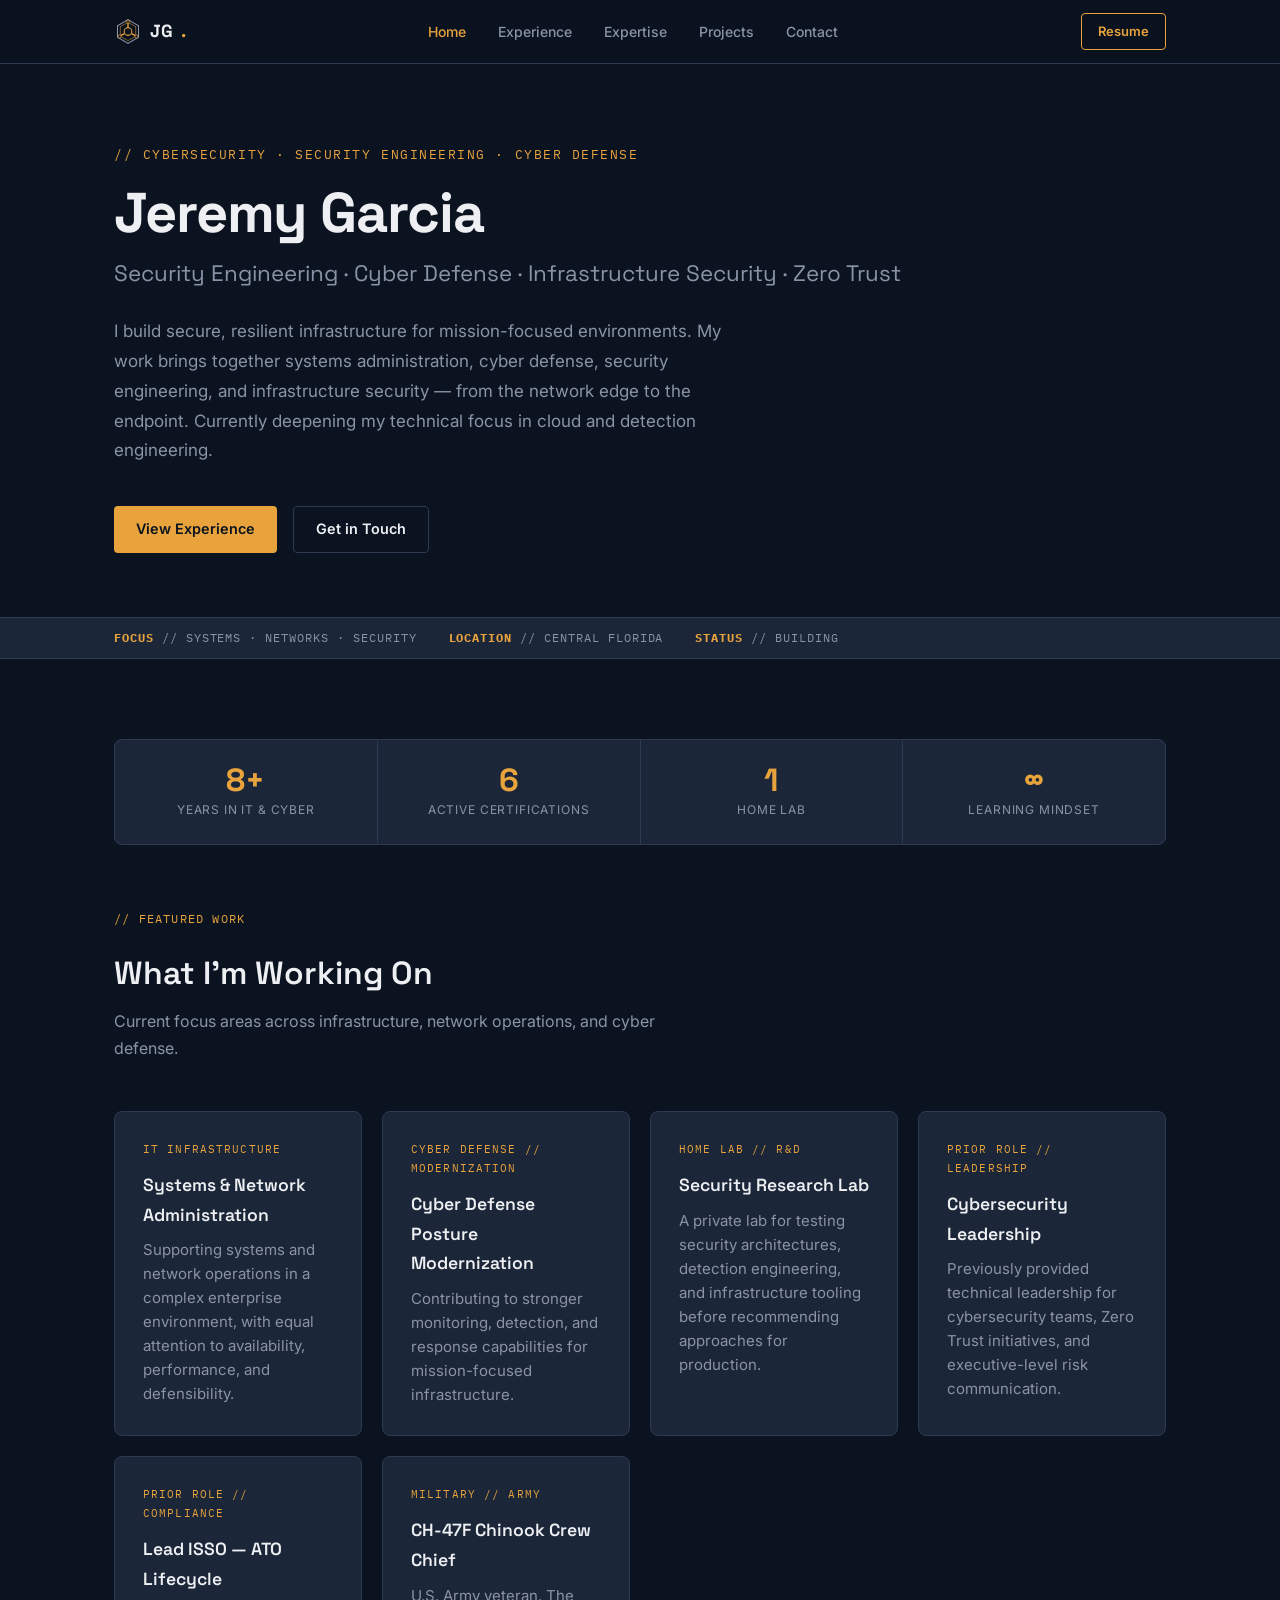
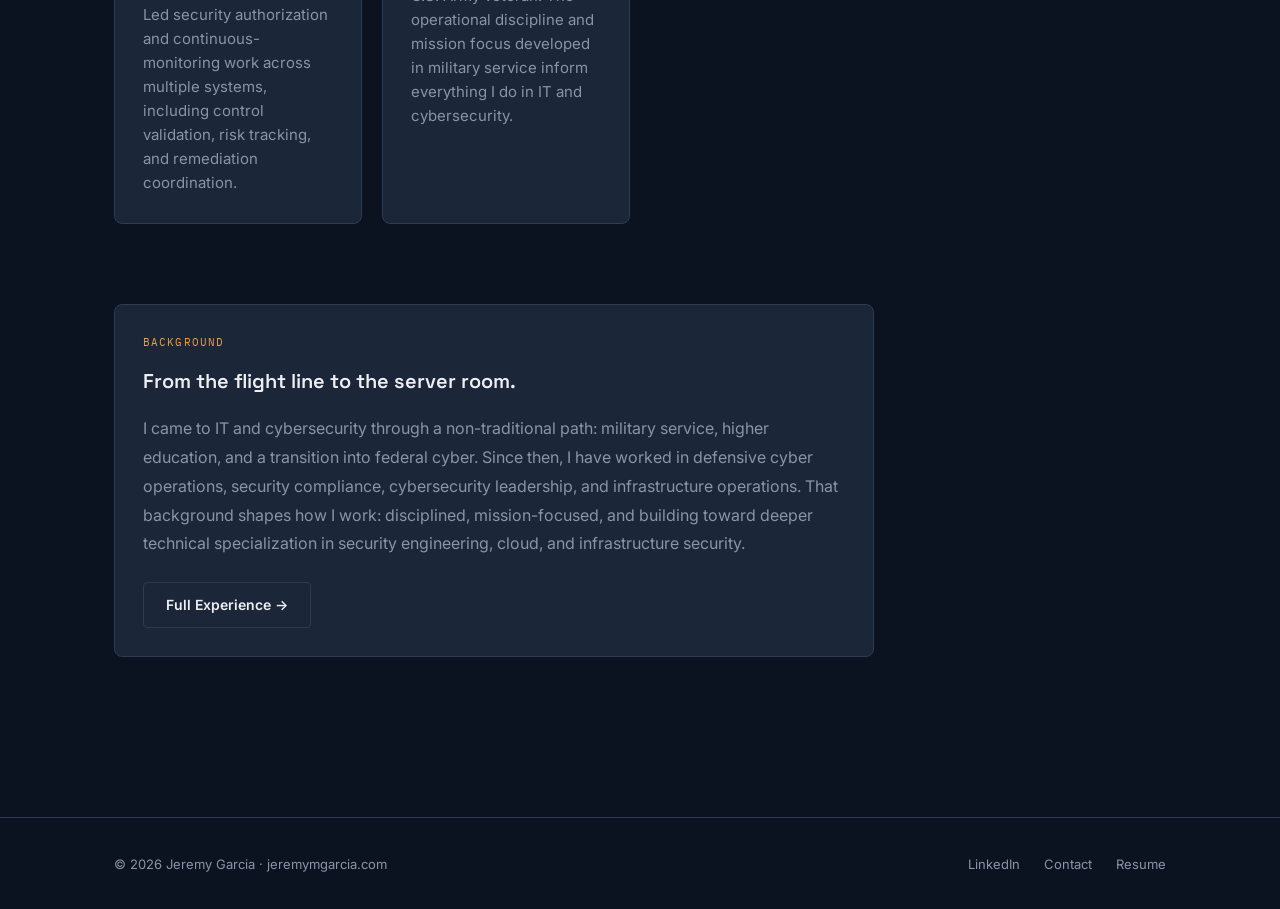
==== index.html @ 4d7008c7 "Fix layout bugs, OPSEC leaks, and reposition site toward security engineering - Fix broken JS string" ====
<!DOCTYPE html>
<html lang="en">
<head>
  <meta charset="UTF-8" />
  <meta name="viewport" content="width=device-width, initial-scale=1.0" />
  <title>Jeremy Garcia — Cybersecurity Professional</title>
  <meta name="description" content="Jeremy Garcia — Cybersecurity professional specializing in security engineering, cyber defense, infrastructure security, and Zero Trust architecture." />
  <meta property="og:title" content="Jeremy Garcia — Cybersecurity Professional" />
  <meta property="og:description" content="Cybersecurity professional with expertise in security engineering, cyber defense, infrastructure security, and Zero Trust architecture." />
  <meta property="og:type" content="website" />
  <link rel="stylesheet" href="assets/style.css" />
</head>
<body>

  <!-- Navigation -->
  <nav class="nav" role="navigation" aria-label="Main navigation">
    <div class="nav__inner">
      <a href="index.html" class="nav__logo"><svg width="28" height="31" viewBox="0 0 40 44" xmlns="http://www.w3.org/2000/svg" aria-hidden="true" focusable="false"><polygon points="20,5 35,14 35,30 20,39 5,30 5,14" fill="none" stroke="#8A94A6" stroke-width="1.5"/><polygon points="20,9 31,15 31,29 20,35 9,29 9,15" fill="none" stroke="#E8A33D" stroke-width="0.75"/><line x1="20" y1="22" x2="20" y2="8" stroke="#E8A33D" stroke-width="2" stroke-linecap="round"/><line x1="20" y1="22" x2="32" y2="29" stroke="#E8A33D" stroke-width="2" stroke-linecap="round"/><line x1="20" y1="22" x2="8" y2="29" stroke="#E8A33D" stroke-width="2" stroke-linecap="round"/><circle cx="20" cy="8" r="2.2" fill="#0B1320" stroke="#E8A33D" stroke-width="1"/><circle cx="32" cy="29" r="2.2" fill="#0B1320" stroke="#E8A33D" stroke-width="1"/><circle cx="8" cy="29" r="2.2" fill="#0B1320" stroke="#E8A33D" stroke-width="1"/><circle cx="20" cy="22" r="5.5" fill="#0B1320" stroke="#E8A33D" stroke-width="1.5"/></svg>JG<span>.</span></a>
      <button class="nav__hamburger" aria-label="Toggle menu" aria-expanded="false">
        <span></span><span></span><span></span>
      </button>
      <ul class="nav__links">
        <li><a href="index.html">Home</a></li>
        <li><a href="experience.html">Experience</a></li>
        <li><a href="certifications.html">Expertise</a></li>
        <li><a href="projects.html">Projects</a></li>
        <li><a href="contact.html">Contact</a></li>
      </ul>
      <a href="contact.html#resume" class="nav__resume">Resume</a>
    </div>
  </nav>

  <!-- Hero -->
  <div class="container">
    <section class="hero">
      <p class="hero__eyebrow">// Cybersecurity · Security Engineering · Cyber Defense</p>
      <h1 class="hero__name">Jeremy Garcia</h1>
      <p class="hero__title">Security Engineering · Cyber Defense · Infrastructure Security · Zero Trust</p>
      <p class="hero__mission">
        I build secure, resilient infrastructure for mission-focused environments.
        My work brings together systems administration, cyber defense, security engineering,
        and infrastructure security — from the network edge to the endpoint. Currently
        deepening my technical focus in cloud and detection engineering.
      </p>
      <div class="hero__ctas">
        <a href="experience.html" class="btn btn-primary">View Experience</a>
        <a href="contact.html" class="btn btn-outline">Get in Touch</a>
      </div>
    </section>
  </div>

  <!-- Status Line -->
  <div class="status-line">
    <div class="container">
      <div class="status-line__inner">
        <span class="status-line__item"><strong>FOCUS</strong> // SYSTEMS · NETWORKS · SECURITY</span>
        <span class="status-line__item"><strong>LOCATION</strong> // CENTRAL FLORIDA</span>
        <span class="status-line__item"><strong>STATUS</strong> // BUILDING</span>
      </div>
    </div>
  </div>

  <!-- Metrics -->
  <div class="container">
    <section>
      <div class="metrics">
        <div class="metric">
          <div class="metric__value">8+</div>
          <div class="metric__label">Years in IT &amp; Cyber</div>
        </div>
        <div class="metric">
          <div class="metric__value">6</div>
          <div class="metric__label">Active Certifications</div>
        </div>
        <div class="metric">
          <div class="metric__value">1</div>
          <div class="metric__label">Home Lab</div>
        </div>
        <div class="metric">
          <div class="metric__value">∞</div>
          <div class="metric__label">Learning Mindset</div>
        </div>
      </div>

      <!-- Featured work -->
      <p class="label" style="margin-bottom: 1rem;">// Featured Work</p>
      <h2 class="section-title">What I'm Working On</h2>
      <p class="section-subtitle">
        Current focus areas across infrastructure, network operations, and cyber defense.
      </p>

      <div class="grid-3">
        <div class="card">
          <div class="card__label">IT Infrastructure</div>
          <div class="card__title">Systems &amp; Network Administration</div>
          <div class="card__body">
            Supporting systems and network operations in a complex enterprise environment,
            with equal attention to availability, performance, and defensibility.
          </div>
        </div>
        <div class="card">
          <div class="card__label">Cyber Defense // Modernization</div>
          <div class="card__title">Cyber Defense Posture Modernization</div>
          <div class="card__body">
            Contributing to stronger monitoring, detection, and response capabilities for
            mission-focused infrastructure.
          </div>
        </div>
        <div class="card">
          <div class="card__label">Home Lab // R&amp;D</div>
          <div class="card__title">Security Research Lab</div>
          <div class="card__body">
            A private lab for testing security architectures, detection engineering, and
            infrastructure tooling before recommending approaches for production.
          </div>
        </div>
        <div class="card">
          <div class="card__label">Prior Role // Leadership</div>
          <div class="card__title">Cybersecurity Leadership</div>
          <div class="card__body">
            Previously provided technical leadership for cybersecurity teams, Zero Trust
            initiatives, and executive-level risk communication.
          </div>
        </div>
        <div class="card">
          <div class="card__label">Prior Role // Compliance</div>
          <div class="card__title">Lead ISSO — ATO Lifecycle</div>
          <div class="card__body">
            Led security authorization and continuous-monitoring work across multiple systems,
            including control validation, risk tracking, and remediation coordination.
          </div>
        </div>
        <div class="card">
          <div class="card__label">Military // Army</div>
          <div class="card__title">CH-47F Chinook Crew Chief</div>
          <div class="card__body">
            U.S. Army veteran. The operational discipline and mission focus developed in
            military service inform everything I do in IT and cybersecurity.
          </div>
        </div>
      </div>
    </section>

    <!-- Background callout -->
    <section>
      <div class="card" style="max-width: 760px;">
        <div class="card__label">Background</div>
        <div class="card__title" style="font-size: 1.25rem; margin-bottom: 1rem;">
          From the flight line to the server room.
        </div>
        <div class="card__body" style="font-size: 1rem; line-height: 1.8;">
          I came to IT and cybersecurity through a non-traditional path: military service,
          higher education, and a transition into federal cyber. Since then, I have worked in
          defensive cyber operations, security compliance, cybersecurity leadership, and
          infrastructure operations. That background shapes how I work: disciplined,
          mission-focused, and building toward deeper technical specialization in security
          engineering, cloud, and infrastructure security.
        </div>
        <div style="margin-top: 1.5rem;">
          <a href="experience.html" class="btn btn-outline" style="font-size: .875rem;">
            Full Experience →
          </a>
        </div>
      </div>
    </section>
  </div>

  <!-- Footer -->
  <footer class="footer">
    <div class="container">
      <div class="footer__inner">
        <span class="footer__copy">© 2026 Jeremy Garcia · jeremymgarcia.com</span>
        <ul class="footer__links">
          <li><a href="https://linkedin.com/in/jergarcia" target="_blank" rel="noopener">LinkedIn</a></li>
          <li><a href="contact.html">Contact</a></li>
          <li><a href="contact.html#resume">Resume</a></li>
        </ul>
      </div>
    </div>
  </footer>

  <script src="assets/nav.js"></script>
</body>
</html>
---- assets/style.css ----
/* ============================================================
   jeremymgarcia.com — Design System
   Palette: ink navy / steel / amber accent
   Type: Space Grotesk (display) / Inter (body) / IBM Plex Mono (labels)
   ============================================================ */

@import url('https://fonts.googleapis.com/css2?family=Space+Grotesk:wght@300;400;500;600;700&family=Inter:wght@300;400;500;600&family=IBM+Plex+Mono:wght@400;500&display=swap');

/* ── Tokens ─────────────────────────────────────────────── */
:root {
  --bg:           #0B1320;
  --panel:        #1B2638;
  --panel-light:  #243248;
  --line:         #2C3A52;
  --text:         #EDEFF2;
  --text-secondary: #8A94A6;
  --accent:       #E8A33D;
  --accent-dim:   #C4872A;
  --accent-glow:  rgba(232, 163, 61, 0.12);

  --font-display: 'Space Grotesk', sans-serif;
  --font-body:    'Inter', sans-serif;
  --font-mono:    'IBM Plex Mono', monospace;

  --radius:       4px;
  --radius-md:    8px;
  --nav-h:        64px;
}

/* ── Reset ──────────────────────────────────────────────── */
*, *::before, *::after { box-sizing: border-box; margin: 0; padding: 0; }

html { scroll-behavior: smooth; }

body {
  background: var(--bg);
  color: var(--text);
  font-family: var(--font-body);
  font-size: 16px;
  line-height: 1.7;
  -webkit-font-smoothing: antialiased;
}

img { display: block; max-width: 100%; }
a   { color: var(--accent); text-decoration: none; transition: color .2s; }
a:hover { color: var(--text); }

/* ── Utilities ──────────────────────────────────────────── */
.container {
  width: 100%;
  max-width: 1100px;
  margin: 0 auto;
  padding: 0 24px;
}

.mono  { font-family: var(--font-mono); }
.label {
  font-family: var(--font-mono);
  font-size: .75rem;
  letter-spacing: .1em;
  text-transform: uppercase;
  color: var(--accent);
}
.section-title {
  font-family: var(--font-display);
  font-size: clamp(1.5rem, 3vw, 2rem);
  font-weight: 600;
  color: var(--text);
  margin-bottom: .5rem;
}
.section-subtitle {
  color: var(--text-secondary);
  max-width: 60ch;
  margin-bottom: 3rem;
}

section { padding: 80px 0; }
section + section { padding-top: 0; }

/* ── Navigation ─────────────────────────────────────────── */
.nav {
  position: sticky;
  top: 0;
  z-index: 100;
  height: var(--nav-h);
  background: rgba(11, 19, 32, .92);
  backdrop-filter: blur(12px);
  border-bottom: 1px solid var(--line);
  display: flex;
  align-items: center;
}

.nav__inner {
  display: flex;
  align-items: center;
  justify-content: space-between;
  width: 100%;
  max-width: 1100px;
  margin: 0 auto;
  padding: 0 24px;
}

.nav__logo {
  display: flex;
  align-items: center;
  gap: 8px;
  font-family: var(--font-display);
  font-weight: 700;
  font-size: 1.1rem;
  color: var(--text);
  letter-spacing: -.01em;
}
.nav__logo span { color: var(--accent); }

.nav__links {
  display: flex;
  gap: 2rem;
  list-style: none;
}
.nav__links a {
  font-size: .875rem;
  font-weight: 500;
  color: var(--text-secondary);
  transition: color .2s;
}
.nav__links a:hover,
.nav__links a.active { color: var(--text); }
.nav__links a.active { color: var(--accent); }

.nav__resume {
  font-size: .8125rem;
  font-weight: 600;
  padding: 6px 16px;
  border: 1px solid var(--accent);
  border-radius: var(--radius);
  color: var(--accent) !important;
  transition: background .2s, color .2s;
}
.nav__resume:hover {
  background: var(--accent);
  color: var(--bg) !important;
}

/* Hamburger */
.nav__hamburger {
  display: none;
  flex-direction: column;
  gap: 5px;
  background: none;
  border: none;
  cursor: pointer;
  padding: 4px;
}
.nav__hamburger span {
  display: block;
  width: 22px;
  height: 2px;
  background: var(--text);
  transition: transform .25s, opacity .25s;
}
.nav__hamburger.open span:nth-child(1) { transform: translateY(7px) rotate(45deg); }
.nav__hamburger.open span:nth-child(2) { opacity: 0; }
.nav__hamburger.open span:nth-child(3) { transform: translateY(-7px) rotate(-45deg); }

@media (max-width: 768px) {
  .nav__links {
    display: none;
    position: absolute;
    top: var(--nav-h);
    left: 0; right: 0;
    background: var(--panel);
    border-bottom: 1px solid var(--line);
    flex-direction: column;
    padding: 1.5rem 24px;
    gap: 1.25rem;
  }
  .nav__links.open { display: flex; }
  .nav__hamburger { display: flex; }
  .nav__resume { display: none; }
}

/* ── Status Line ─────────────────────────────────────────── */
.status-line {
  background: var(--panel);
  border-top: 1px solid var(--line);
  border-bottom: 1px solid var(--line);
  padding: 10px 0;
  overflow: hidden;
}
.status-line__inner {
  display: flex;
  flex-wrap: wrap;
  gap: 0 2rem;
  font-family: var(--font-mono);
  font-size: .75rem;
  letter-spacing: .08em;
  color: var(--text-secondary);
}
.status-line__item { white-space: nowrap; }
.status-line__item strong { color: var(--accent); }

/* ── Hero ────────────────────────────────────────────────── */
.hero {
  padding: 80px 0 0;
  animation: fadeUp .6s ease both;
}
.hero__eyebrow {
  font-family: var(--font-mono);
  font-size: .8rem;
  letter-spacing: .12em;
  text-transform: uppercase;
  color: var(--accent);
  margin-bottom: 1rem;
}
.hero__name {
  font-family: var(--font-display);
  font-size: clamp(2.25rem, 5vw, 3.5rem);
  font-weight: 700;
  line-height: 1.1;
  letter-spacing: -.02em;
  color: var(--text);
  margin-bottom: .75rem;
}
.hero__title {
  font-family: var(--font-display);
  font-size: clamp(1rem, 2.5vw, 1.4rem);
  font-weight: 400;
  color: var(--text-secondary);
  margin-bottom: 1.5rem;
}
.hero__mission {
  max-width: 56ch;
  color: var(--text-secondary);
  font-size: 1.0625rem;
  line-height: 1.75;
  margin-bottom: 2.5rem;
}
.hero__ctas {
  display: flex;
  flex-wrap: wrap;
  gap: 1rem;
  margin-bottom: 4rem;
}

/* ── Buttons ────────────────────────────────────────────── */
.btn {
  display: inline-flex;
  align-items: center;
  gap: .5rem;
  padding: 10px 22px;
  border-radius: var(--radius);
  font-size: .9rem;
  font-weight: 600;
  cursor: pointer;
  transition: all .2s;
  border: none;
}
.btn-primary {
  background: var(--accent);
  color: var(--bg);
}
.btn-primary:hover { background: var(--accent-dim); color: var(--bg); }

.btn-outline {
  background: transparent;
  border: 1px solid var(--line);
  color: var(--text);
}
.btn-outline:hover { border-color: var(--accent); color: var(--accent); }

/* ── Metrics strip ──────────────────────────────────────── */
.metrics {
  display: grid;
  grid-template-columns: repeat(auto-fit, minmax(160px, 1fr));
  gap: 1px;
  background: var(--line);
  border: 1px solid var(--line);
  border-radius: var(--radius-md);
  overflow: hidden;
  margin-bottom: 4rem;
}
.metric {
  background: var(--panel);
  padding: 1.5rem;
  text-align: center;
}
.metric__value {
  font-family: var(--font-display);
  font-size: 2rem;
  font-weight: 700;
  color: var(--accent);
  line-height: 1;
  margin-bottom: .25rem;
}
.metric__label {
  font-size: .75rem;
  color: var(--text-secondary);
  text-transform: uppercase;
  letter-spacing: .07em;
}

/* ── Cards ──────────────────────────────────────────────── */
.card {
  background: var(--panel);
  border: 1px solid var(--line);
  border-radius: var(--radius-md);
  padding: 1.75rem;
  transition: border-color .2s, transform .2s;
}
.card:hover {
  border-color: var(--accent);
  transform: translateY(-2px);
}
.card__label {
  font-family: var(--font-mono);
  font-size: .7rem;
  letter-spacing: .1em;
  text-transform: uppercase;
  color: var(--accent);
  margin-bottom: .75rem;
}
.card__title {
  font-family: var(--font-display);
  font-size: 1.1rem;
  font-weight: 600;
  margin-bottom: .5rem;
}
.card__body {
  font-size: .9375rem;
  color: var(--text-secondary);
  line-height: 1.6;
}

.grid-2 { display: grid; grid-template-columns: repeat(auto-fit, minmax(280px, 1fr)); gap: 1.25rem; }
.grid-3 { display: grid; grid-template-columns: repeat(auto-fit, minmax(240px, 1fr)); gap: 1.25rem; }

/* ── Timeline ───────────────────────────────────────────── */
.timeline { position: relative; padding-left: 2rem; }
.timeline::before {
  content: '';
  position: absolute;
  left: 0;
  top: 8px;
  bottom: 8px;
  width: 1px;
  background: var(--line);
}
.timeline__item {
  position: relative;
  margin-bottom: 3rem;
}
.timeline__item::before {
  content: '';
  position: absolute;
  left: -2.375rem;
  top: 6px;
  width: 10px;
  height: 10px;
  border-radius: 50%;
  background: var(--accent);
  border: 2px solid var(--bg);
  box-shadow: 0 0 0 1px var(--accent);
}
.timeline__item.current::before { box-shadow: 0 0 0 1px var(--accent), 0 0 10px var(--accent-glow); }
.timeline__date {
  font-family: var(--font-mono);
  font-size: .75rem;
  color: var(--accent);
  letter-spacing: .07em;
  margin-bottom: .25rem;
}
.timeline__role {
  font-family: var(--font-display);
  font-size: 1.15rem;
  font-weight: 600;
  margin-bottom: .125rem;
}
.timeline__org {
  font-size: .875rem;
  color: var(--text-secondary);
  margin-bottom: .875rem;
}
.timeline__body {
  font-size: .9375rem;
  color: var(--text-secondary);
  line-height: 1.7;
}
.timeline__body ul { padding-left: 1.25rem; margin-top: .5rem; }
.timeline__body li { margin-bottom: .375rem; }

/* ── Tags / Chips ───────────────────────────────────────── */
.tags { display: flex; flex-wrap: wrap; gap: .5rem; margin-top: 1rem; }
.tag {
  font-family: var(--font-mono);
  font-size: .7rem;
  letter-spacing: .06em;
  padding: 3px 10px;
  border: 1px solid var(--line);
  border-radius: 2px;
  color: var(--text-secondary);
  text-transform: uppercase;
}

/* ── Cert badges ────────────────────────────────────────── */
.cert-grid {
  display: grid;
  grid-template-columns: repeat(auto-fit, minmax(200px, 1fr));
  gap: 1.25rem;
}
.cert-card {
  background: var(--panel);
  border: 1px solid var(--line);
  border-radius: var(--radius-md);
  padding: 1.5rem;
  display: flex;
  flex-direction: column;
  gap: .5rem;
  transition: border-color .2s;
}
.cert-card:hover { border-color: var(--accent); }
.cert-card__abbr {
  font-family: var(--font-display);
  font-size: 1.5rem;
  font-weight: 700;
  color: var(--accent);
}
.cert-card__name {
  font-size: .875rem;
  font-weight: 500;
  line-height: 1.4;
}
.cert-card__issuer {
  font-size: .8rem;
  color: var(--text-secondary);
}
.cert-card__status {
  font-family: var(--font-mono);
  font-size: .7rem;
  letter-spacing: .07em;
  text-transform: uppercase;
  color: #4ade80;
}

/* ── Skills matrix ──────────────────────────────────────── */
.skill-domain {
  margin-bottom: 2.5rem;
}
.skill-domain__title {
  font-family: var(--font-mono);
  font-size: .75rem;
  letter-spacing: .1em;
  text-transform: uppercase;
  color: var(--accent);
  margin-bottom: 1rem;
  padding-bottom: .5rem;
  border-bottom: 1px solid var(--line);
}
.skill-pills { display: flex; flex-wrap: wrap; gap: .5rem; }
.skill-pill {
  background: var(--panel-light);
  border: 1px solid var(--line);
  border-radius: var(--radius);
  padding: 5px 12px;
  font-size: .8125rem;
  color: var(--text-secondary);
  transition: border-color .2s, color .2s;
}
.skill-pill:hover { border-color: var(--accent); color: var(--text); }

/* ── Contact form ───────────────────────────────────────── */
.form-group { margin-bottom: 1.25rem; }
.form-group label {
  display: block;
  font-family: var(--font-mono);
  font-size: .75rem;
  letter-spacing: .08em;
  text-transform: uppercase;
  color: var(--text-secondary);
  margin-bottom: .5rem;
}
.form-group input,
.form-group textarea,
.form-group select {
  width: 100%;
  background: var(--panel);
  border: 1px solid var(--line);
  border-radius: var(--radius);
  color: var(--text);
  font-family: var(--font-body);
  font-size: .9375rem;
  padding: 10px 14px;
  outline: none;
  transition: border-color .2s;
}
.form-group input:focus,
.form-group textarea:focus { border-color: var(--accent); }
.form-group textarea { resize: vertical; min-height: 140px; }

/* ── Page header (inner pages) ──────────────────────────── */
.page-header {
  padding: 48px 0 32px;
  border-bottom: 1px solid var(--line);
  margin-bottom: 0;
  animation: fadeUp .5s ease both;
}
.page-header .label { margin-bottom: .75rem; }

/* ── Empty state ────────────────────────────────────────── */
.empty-state {
  text-align: center;
  padding: 80px 24px;
  border: 1px dashed var(--line);
  border-radius: var(--radius-md);
}
.empty-state__icon {
  font-size: 3rem;
  margin-bottom: 1rem;
  opacity: .4;
}
.empty-state__title {
  font-family: var(--font-display);
  font-size: 1.25rem;
  font-weight: 600;
  margin-bottom: .5rem;
}
.empty-state__body { color: var(--text-secondary); max-width: 40ch; margin: 0 auto 1.5rem; }

/* ── Footer ─────────────────────────────────────────────── */
.footer {
  border-top: 1px solid var(--line);
  padding: 32px 0;
  margin-top: 80px;
}
.footer__inner {
  display: flex;
  align-items: center;
  justify-content: space-between;
  flex-wrap: wrap;
  gap: 1rem;
}
.footer__copy {
  font-size: .8125rem;
  color: var(--text-secondary);
}
.footer__links {
  display: flex;
  gap: 1.5rem;
  list-style: none;
}
.footer__links a {
  font-size: .8125rem;
  color: var(--text-secondary);
}
.footer__links a:hover { color: var(--accent); }

/* ── Divider ─────────────────────────────────────────────── */
.divider {
  border: none;
  border-top: 1px solid var(--line);
  margin: 3rem 0;
}

/* ── Animations ─────────────────────────────────────────── */
@keyframes fadeUp {
  from { opacity: 0; transform: translateY(16px); }
  to   { opacity: 1; transform: translateY(0); }
}

/* ── Responsive ─────────────────────────────────────────── */
@media (max-width: 600px) {
  section { padding: 56px 0; }
  .hero { padding: 56px 0 0; }
  .page-header { padding: 36px 0 24px; margin-bottom: 0; }
  .metrics { grid-template-columns: repeat(2, 1fr); }
}
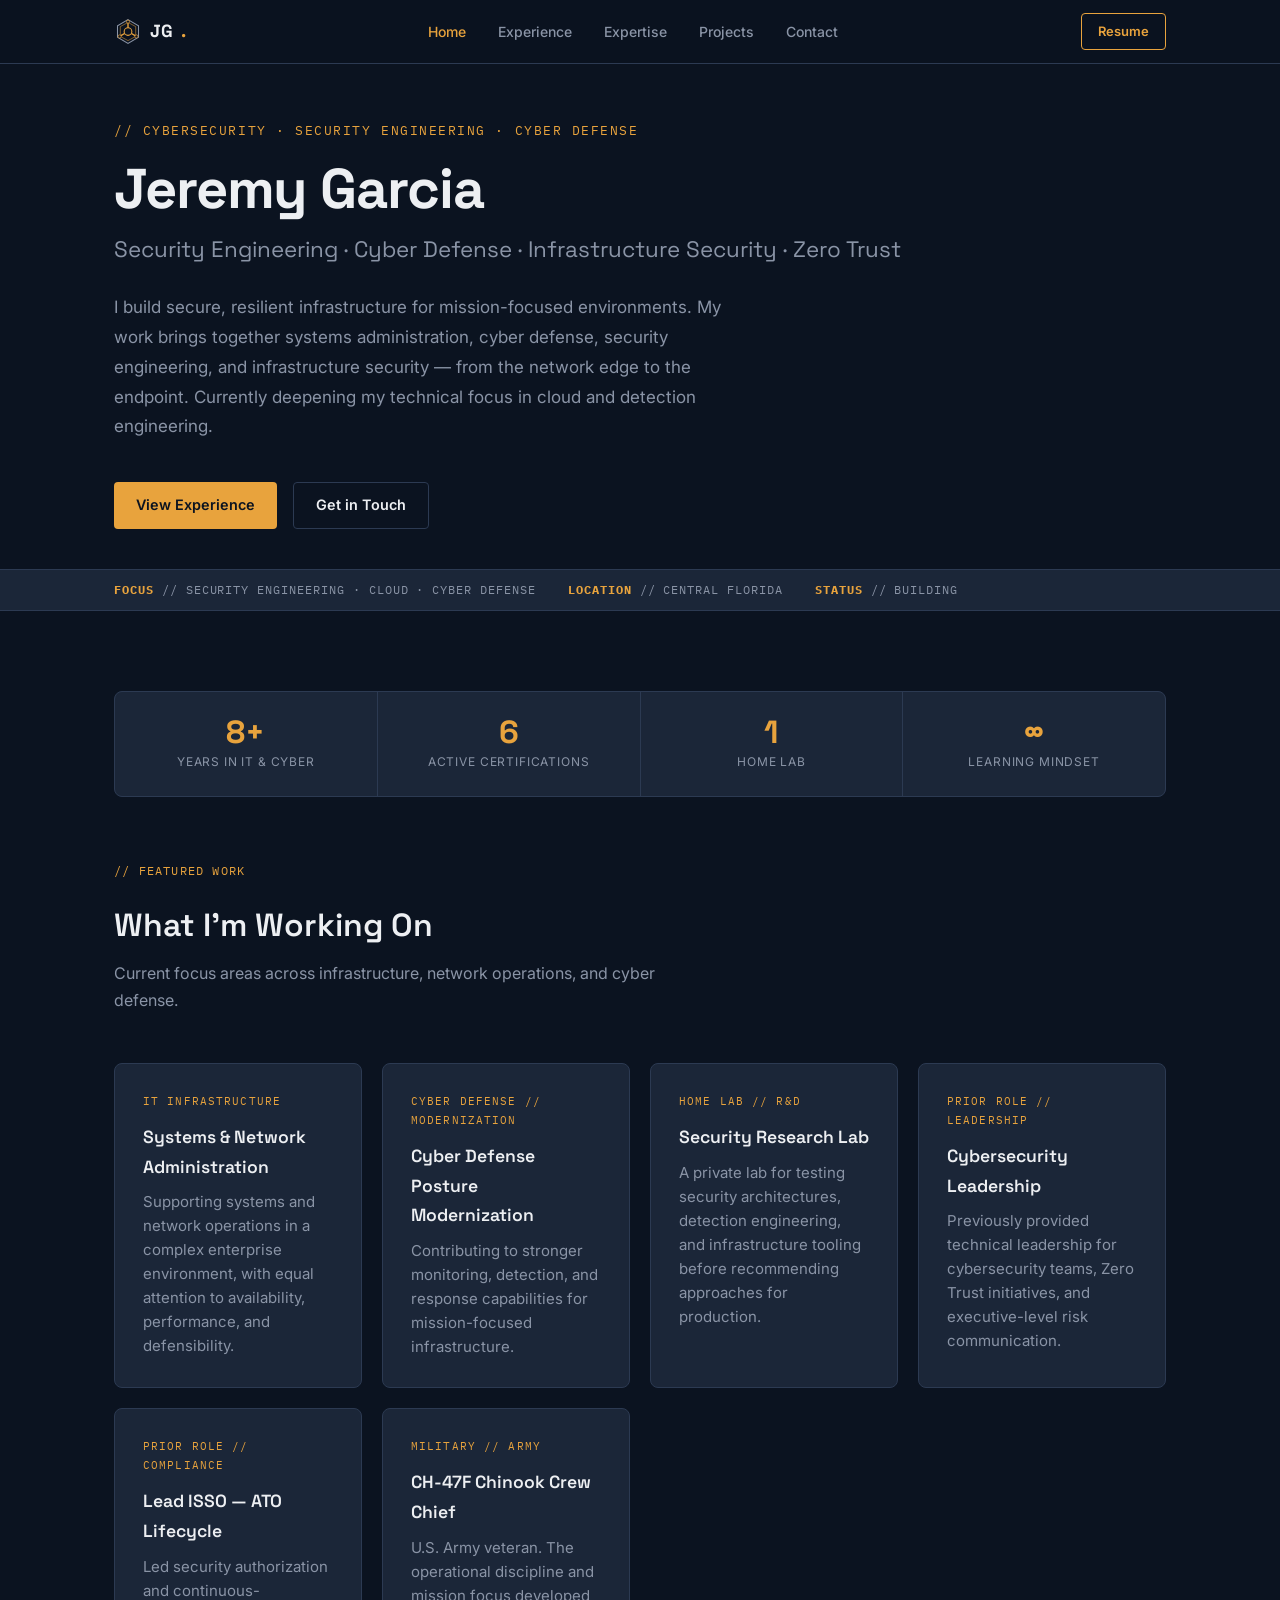
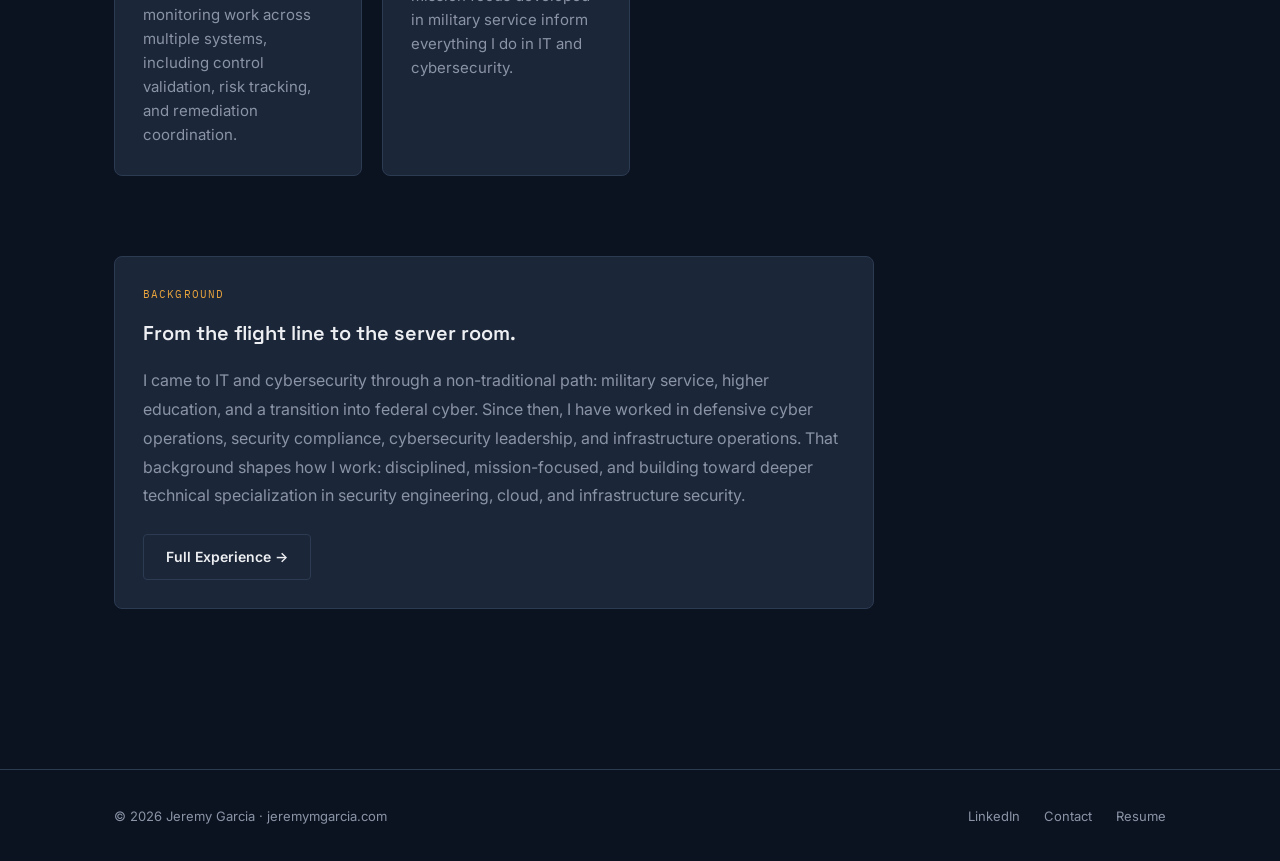
==== commit 0a038ba0: "Tighten hero spacing and add target-direction status line - Reduce hero top padding (80px->56px) and" ====
--- a/index.html
+++ b/index.html
@@ -53,7 +53,7 @@
   <div class="status-line">
     <div class="container">
       <div class="status-line__inner">
-        <span class="status-line__item"><strong>FOCUS</strong> // SYSTEMS · NETWORKS · SECURITY</span>
+        <span class="status-line__item"><strong>FOCUS</strong> // SECURITY ENGINEERING · CLOUD · CYBER DEFENSE</span>
         <span class="status-line__item"><strong>LOCATION</strong> // CENTRAL FLORIDA</span>
         <span class="status-line__item"><strong>STATUS</strong> // BUILDING</span>
       </div>
--- a/assets/style.css
+++ b/assets/style.css
@@ -201,7 +201,7 @@
 
 /* ── Hero ────────────────────────────────────────────────── */
 .hero {
-  padding: 80px 0 0;
+  padding: 56px 0 0;
   animation: fadeUp .6s ease both;
 }
 .hero__eyebrow {
@@ -239,7 +239,7 @@
   display: flex;
   flex-wrap: wrap;
   gap: 1rem;
-  margin-bottom: 4rem;
+  margin-bottom: 2.5rem;
 }
 
 /* ── Buttons ────────────────────────────────────────────── */
@@ -572,4 +572,6 @@
   .hero { padding: 56px 0 0; }
   .page-header { padding: 36px 0 24px; margin-bottom: 0; }
   .metrics { grid-template-columns: repeat(2, 1fr); }
-}
+  .status-line { overflow: visible; }
+  .status-line__item { white-space: normal; }
+}
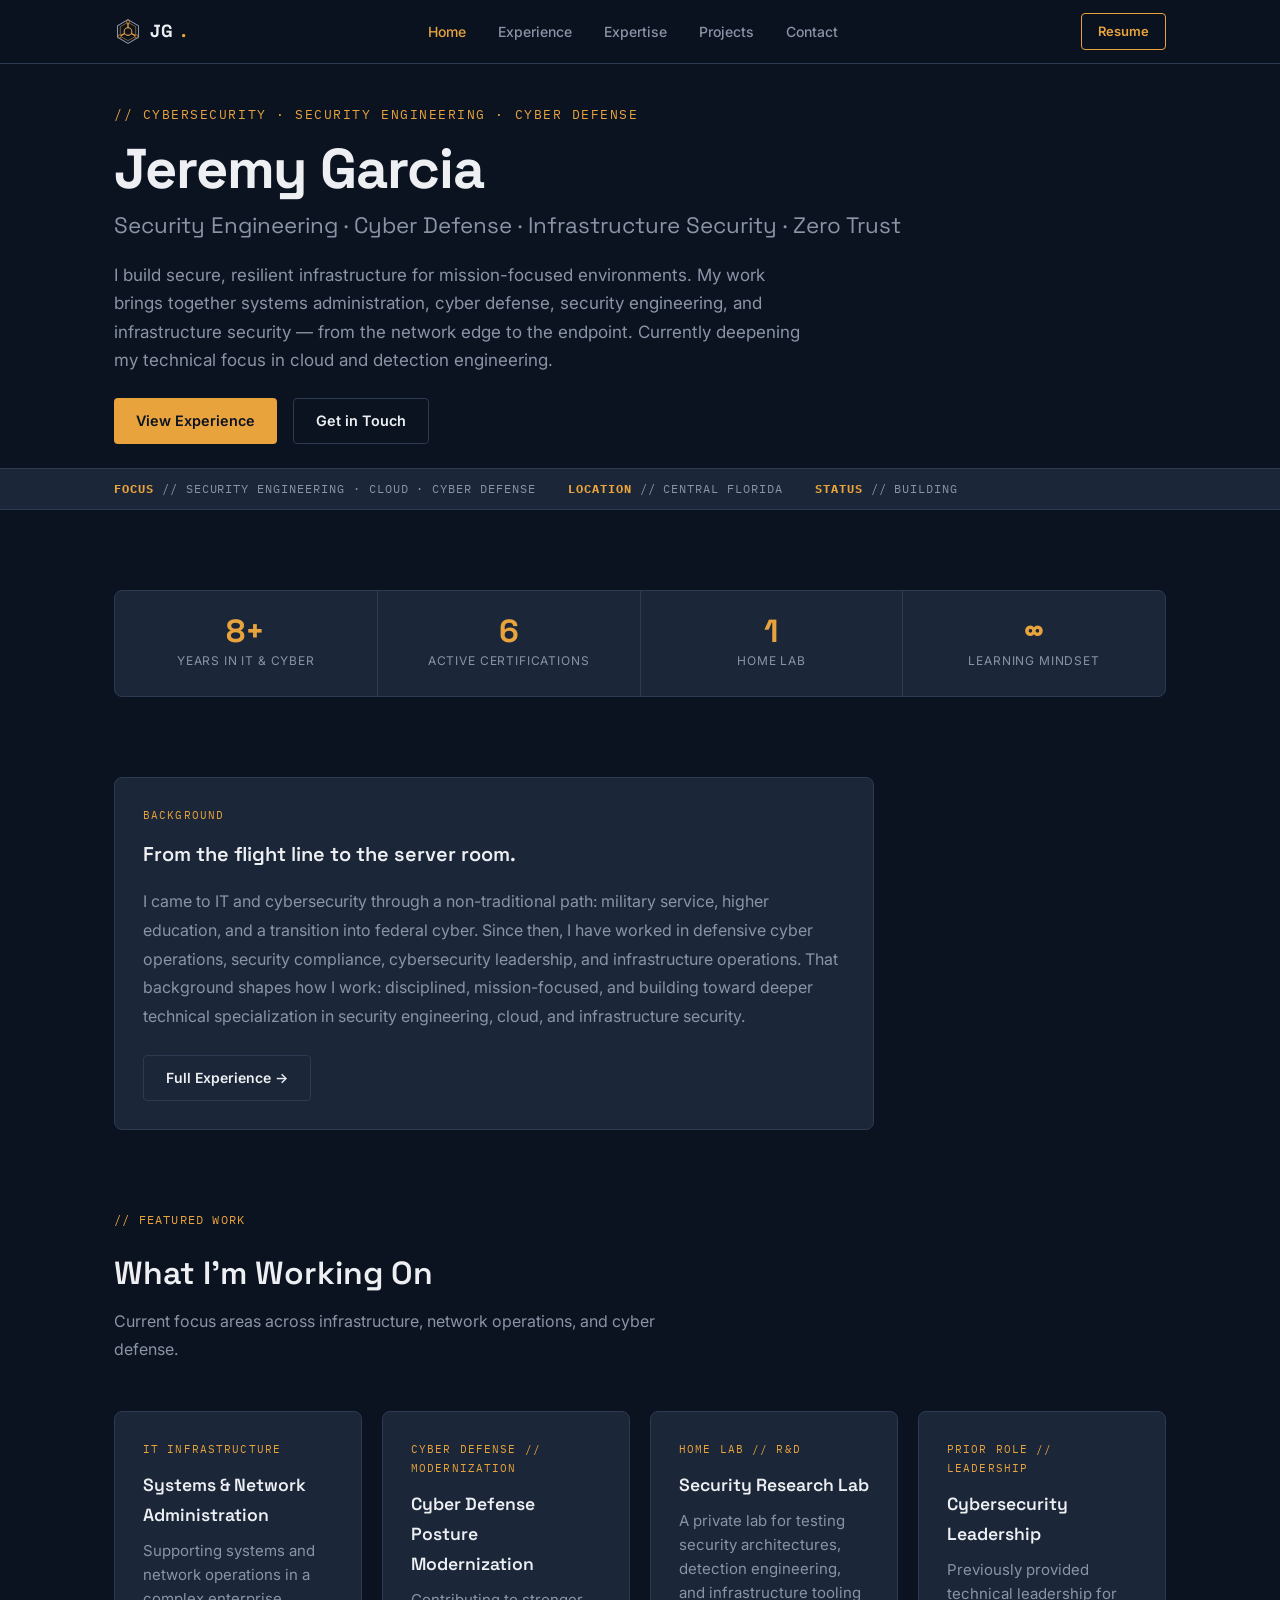
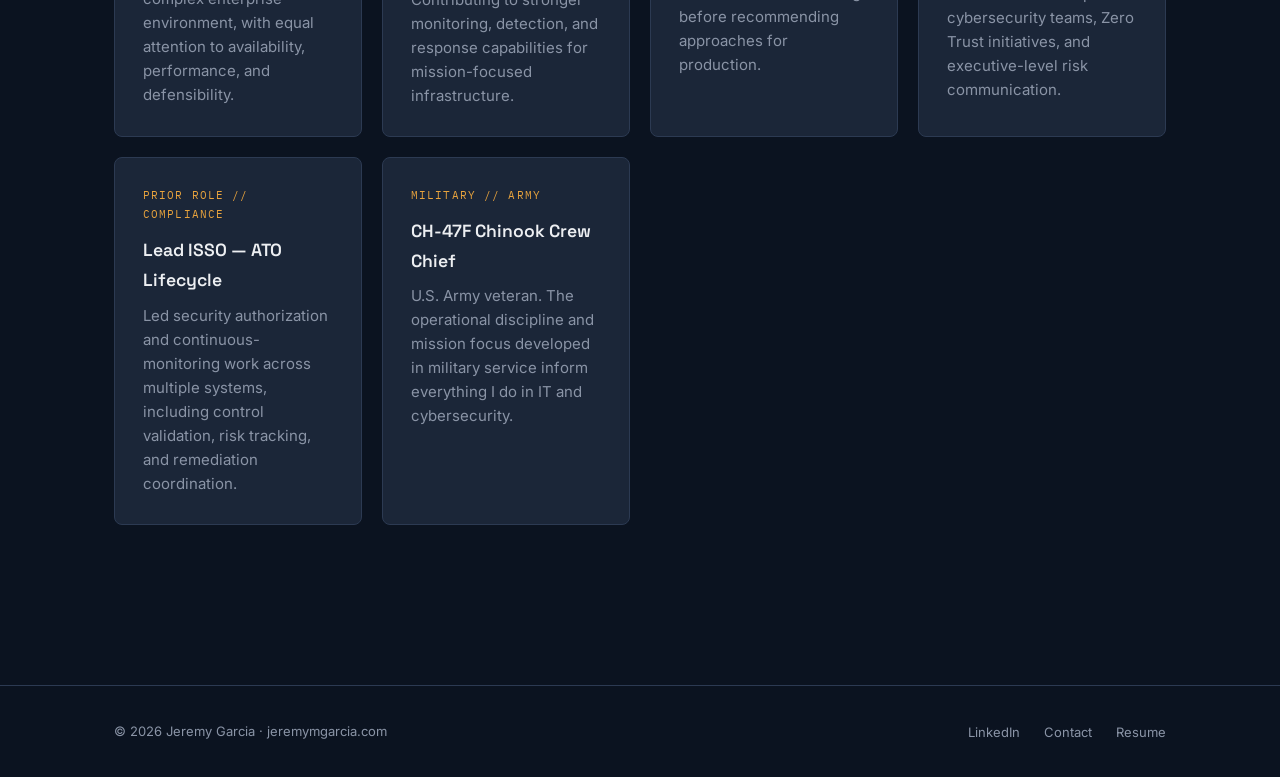
==== commit 1bc3fca0: "Compact hero further and reorder homepage narrative flow - Cut hero internal spacing more decisively" ====
--- a/index.html
+++ b/index.html
@@ -63,7 +63,7 @@
   <!-- Metrics -->
   <div class="container">
     <section>
-      <div class="metrics">
+      <div class="metrics" style="margin-bottom: 0;">
         <div class="metric">
           <div class="metric__value">8+</div>
           <div class="metric__label">Years in IT &amp; Cyber</div>
@@ -81,8 +81,33 @@
           <div class="metric__label">Learning Mindset</div>
         </div>
       </div>
+    </section>
 
-      <!-- Featured work -->
+    <!-- Background callout -->
+    <section>
+      <div class="card" style="max-width: 760px;">
+        <div class="card__label">Background</div>
+        <div class="card__title" style="font-size: 1.25rem; margin-bottom: 1rem;">
+          From the flight line to the server room.
+        </div>
+        <div class="card__body" style="font-size: 1rem; line-height: 1.8;">
+          I came to IT and cybersecurity through a non-traditional path: military service,
+          higher education, and a transition into federal cyber. Since then, I have worked in
+          defensive cyber operations, security compliance, cybersecurity leadership, and
+          infrastructure operations. That background shapes how I work: disciplined,
+          mission-focused, and building toward deeper technical specialization in security
+          engineering, cloud, and infrastructure security.
+        </div>
+        <div style="margin-top: 1.5rem;">
+          <a href="experience.html" class="btn btn-outline" style="font-size: .875rem;">
+            Full Experience →
+          </a>
+        </div>
+      </div>
+    </section>
+
+    <!-- Featured work -->
+    <section>
       <p class="label" style="margin-bottom: 1rem;">// Featured Work</p>
       <h2 class="section-title">What I'm Working On</h2>
       <p class="section-subtitle">
@@ -140,29 +165,6 @@
         </div>
       </div>
     </section>
-
-    <!-- Background callout -->
-    <section>
-      <div class="card" style="max-width: 760px;">
-        <div class="card__label">Background</div>
-        <div class="card__title" style="font-size: 1.25rem; margin-bottom: 1rem;">
-          From the flight line to the server room.
-        </div>
-        <div class="card__body" style="font-size: 1rem; line-height: 1.8;">
-          I came to IT and cybersecurity through a non-traditional path: military service,
-          higher education, and a transition into federal cyber. Since then, I have worked in
-          defensive cyber operations, security compliance, cybersecurity leadership, and
-          infrastructure operations. That background shapes how I work: disciplined,
-          mission-focused, and building toward deeper technical specialization in security
-          engineering, cloud, and infrastructure security.
-        </div>
-        <div style="margin-top: 1.5rem;">
-          <a href="experience.html" class="btn btn-outline" style="font-size: .875rem;">
-            Full Experience →
-          </a>
-        </div>
-      </div>
-    </section>
   </div>
 
   <!-- Footer -->
--- a/assets/style.css
+++ b/assets/style.css
@@ -201,7 +201,7 @@
 
 /* ── Hero ────────────────────────────────────────────────── */
 .hero {
-  padding: 56px 0 0;
+  padding: 40px 0 0;
   animation: fadeUp .6s ease both;
 }
 .hero__eyebrow {
@@ -210,7 +210,7 @@
   letter-spacing: .12em;
   text-transform: uppercase;
   color: var(--accent);
-  margin-bottom: 1rem;
+  margin-bottom: .75rem;
 }
 .hero__name {
   font-family: var(--font-display);
@@ -219,27 +219,27 @@
   line-height: 1.1;
   letter-spacing: -.02em;
   color: var(--text);
-  margin-bottom: .75rem;
+  margin-bottom: .5rem;
 }
 .hero__title {
   font-family: var(--font-display);
   font-size: clamp(1rem, 2.5vw, 1.4rem);
   font-weight: 400;
   color: var(--text-secondary);
+  margin-bottom: 1rem;
+}
+.hero__mission {
+  max-width: 64ch;
+  color: var(--text-secondary);
+  font-size: 1.0625rem;
+  line-height: 1.65;
   margin-bottom: 1.5rem;
-}
-.hero__mission {
-  max-width: 56ch;
-  color: var(--text-secondary);
-  font-size: 1.0625rem;
-  line-height: 1.75;
-  margin-bottom: 2.5rem;
 }
 .hero__ctas {
   display: flex;
   flex-wrap: wrap;
   gap: 1rem;
-  margin-bottom: 2.5rem;
+  margin-bottom: 1.5rem;
 }
 
 /* ── Buttons ────────────────────────────────────────────── */
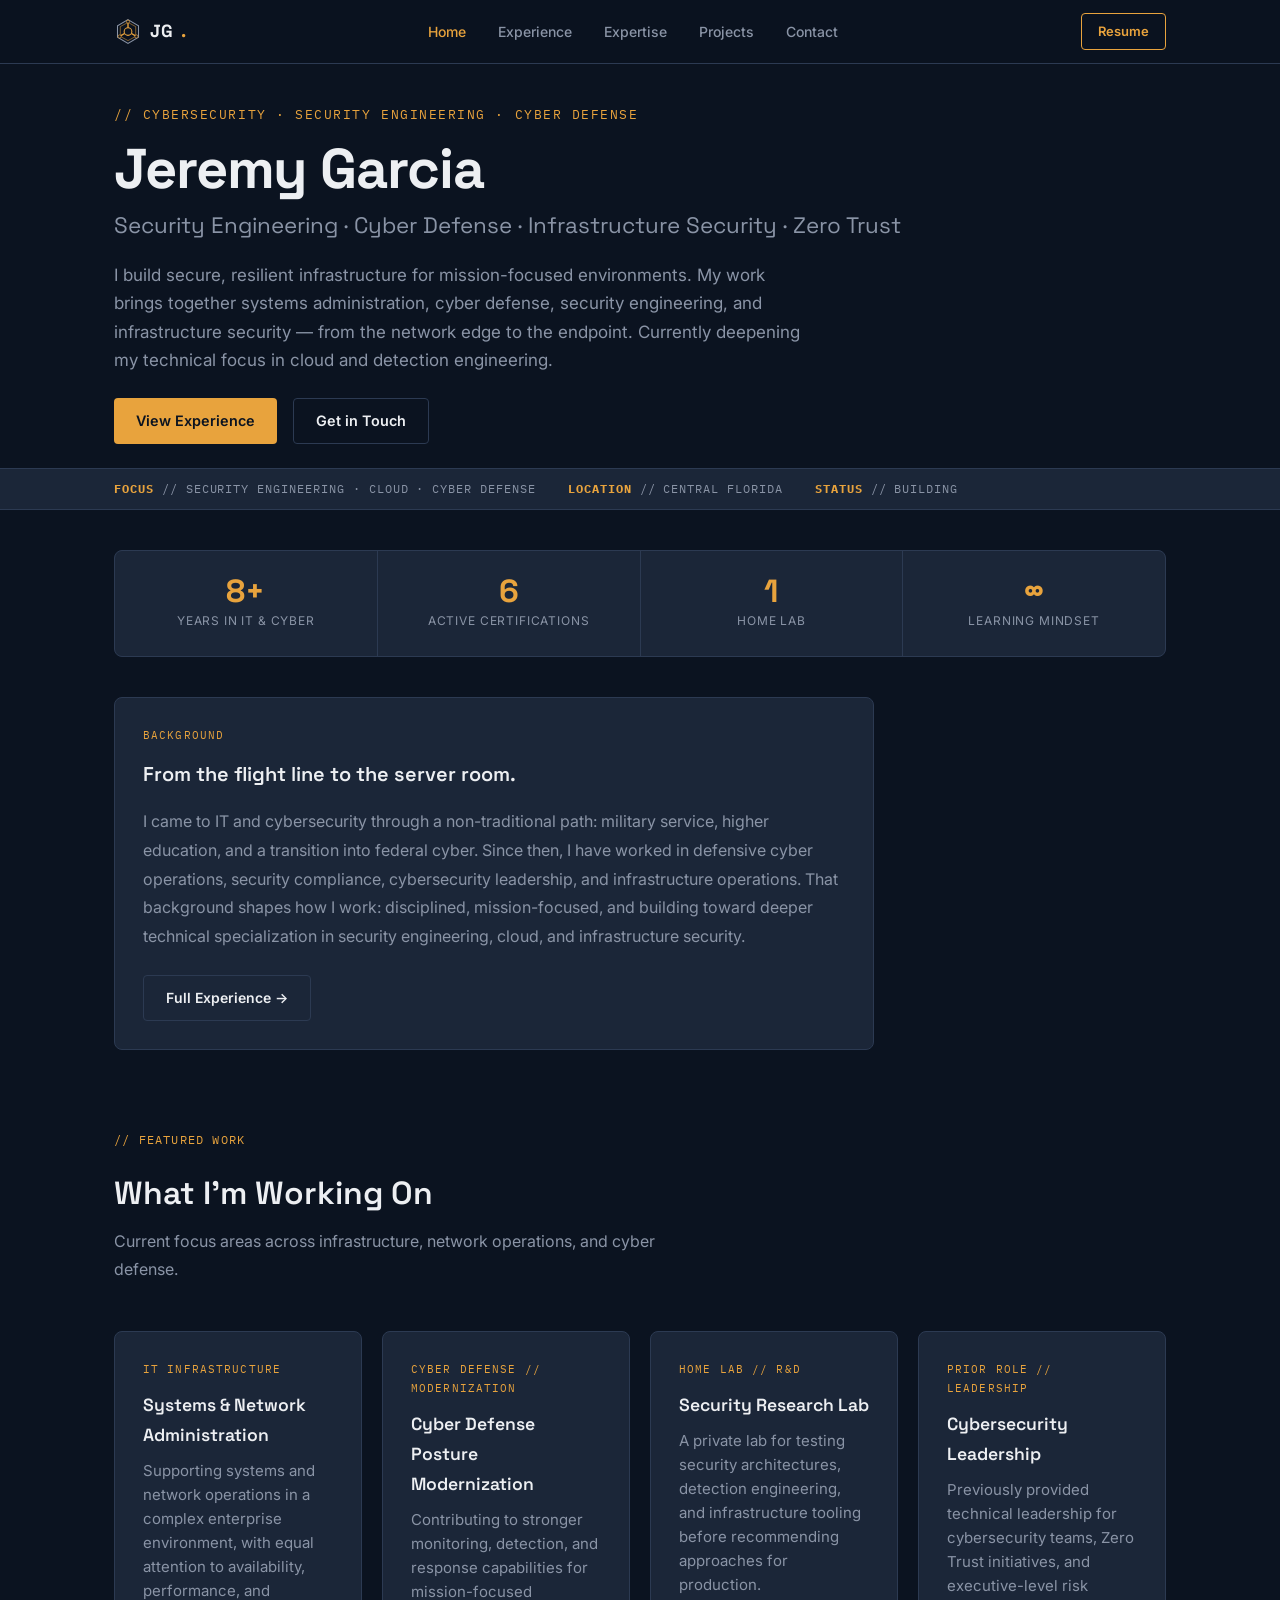
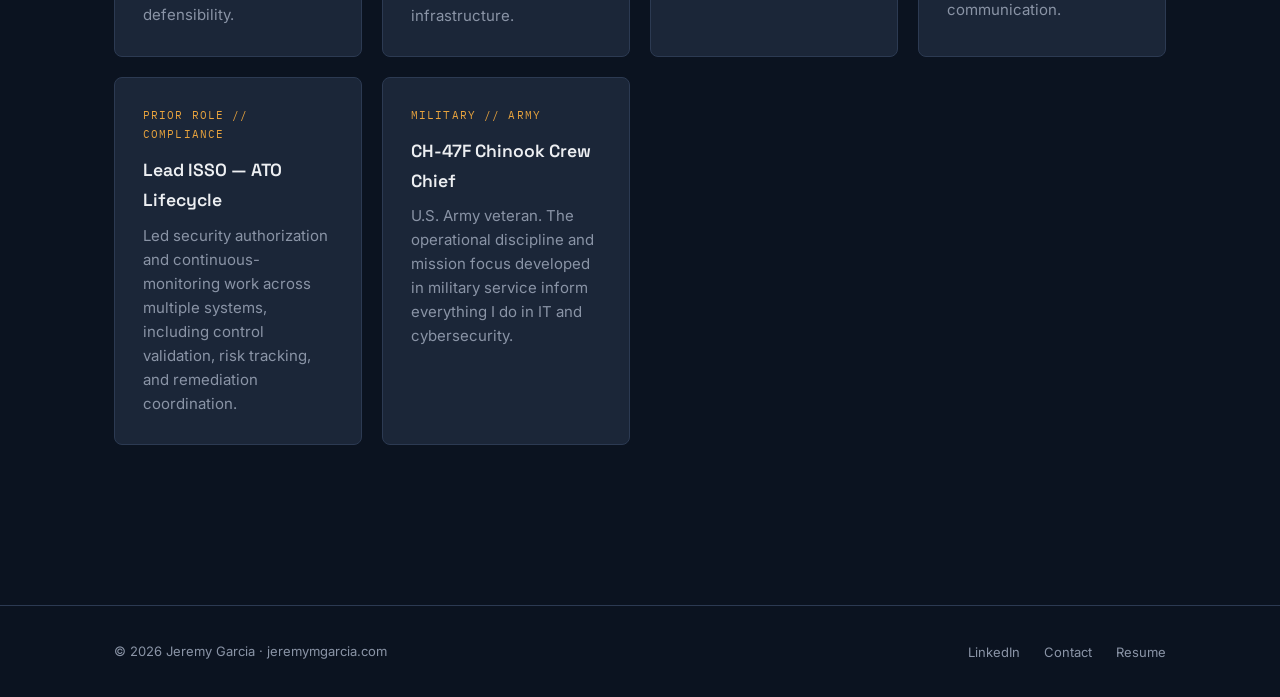
==== commit 784a60f2: "Trim padding around homepage metrics strip Status-line-to-metrics and metrics-to-Background gaps wer" ====
--- a/index.html
+++ b/index.html
@@ -62,7 +62,7 @@
 
   <!-- Metrics -->
   <div class="container">
-    <section>
+    <section style="padding: 40px 0;">
       <div class="metrics" style="margin-bottom: 0;">
         <div class="metric">
           <div class="metric__value">8+</div>
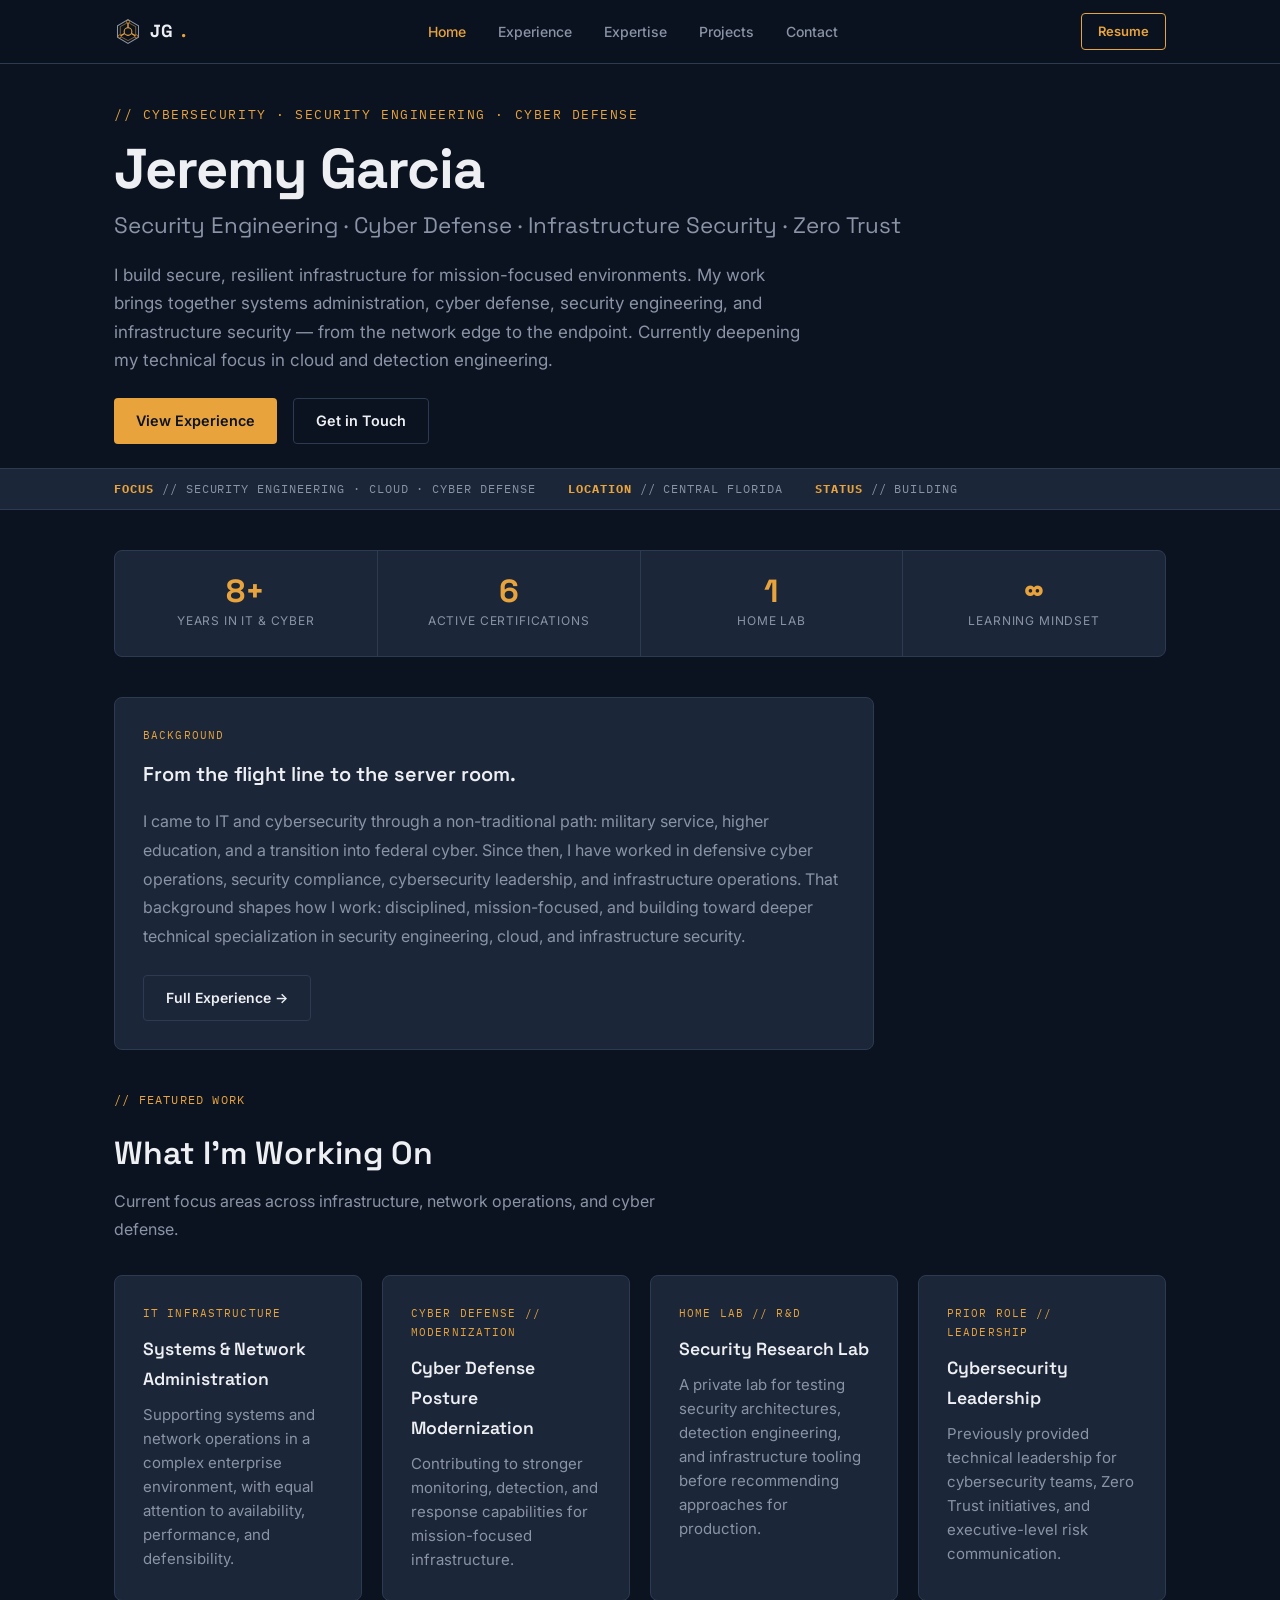
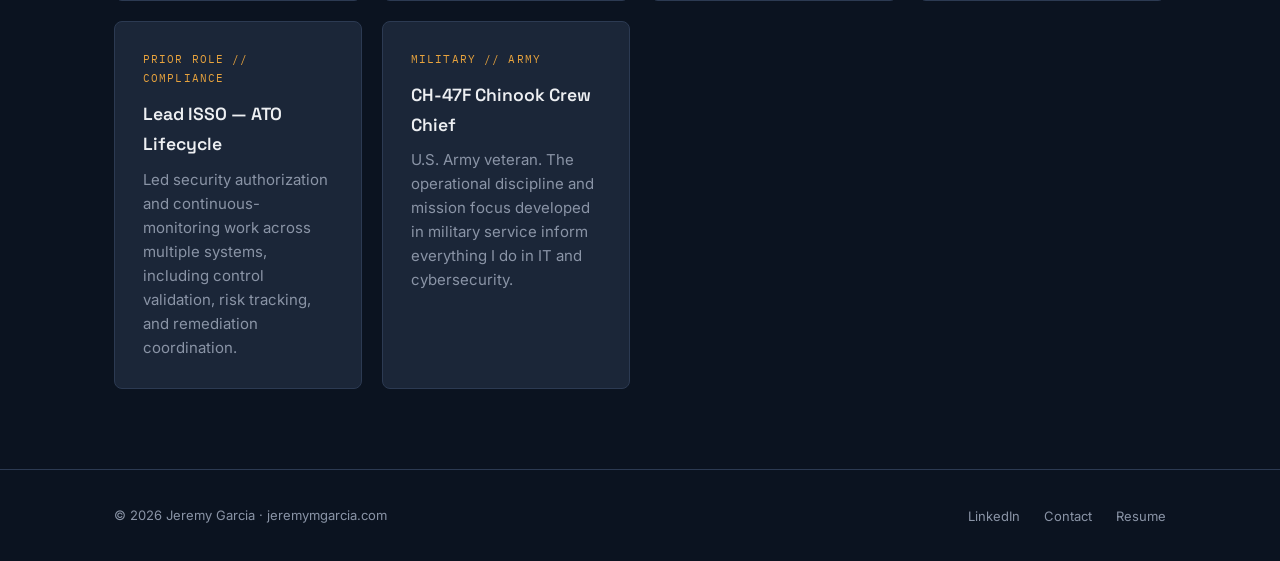
==== commit 792d3b2f: "Fix URL/label mismatch and add SEO fundamentals - Rename certifications.html -> expertise.html so th" ====
--- a/index.html
+++ b/index.html
@@ -5,24 +5,45 @@
   <meta name="viewport" content="width=device-width, initial-scale=1.0" />
   <title>Jeremy Garcia — Cybersecurity Professional</title>
   <meta name="description" content="Jeremy Garcia — Cybersecurity professional specializing in security engineering, cyber defense, infrastructure security, and Zero Trust architecture." />
+  <link rel="canonical" href="https://jeremymgarcia.com/" />
+  <link rel="icon" type="image/svg+xml" href="assets/favicon.svg" />
   <meta property="og:title" content="Jeremy Garcia — Cybersecurity Professional" />
   <meta property="og:description" content="Cybersecurity professional with expertise in security engineering, cyber defense, infrastructure security, and Zero Trust architecture." />
   <meta property="og:type" content="website" />
+  <meta property="og:url" content="https://jeremymgarcia.com/" />
+  <meta name="twitter:card" content="summary" />
+  <meta name="twitter:title" content="Jeremy Garcia — Cybersecurity Professional" />
+  <meta name="twitter:description" content="Cybersecurity professional specializing in security engineering, cyber defense, infrastructure security, and Zero Trust architecture." />
+  <link rel="preconnect" href="https://fonts.googleapis.com">
+  <link rel="preconnect" href="https://fonts.gstatic.com" crossorigin>
+  <link href="https://fonts.googleapis.com/css2?family=Space+Grotesk:wght@300;400;500;600;700&family=Inter:wght@300;400;500;600&family=IBM+Plex+Mono:wght@400;500&display=swap" rel="stylesheet">
   <link rel="stylesheet" href="assets/style.css" />
+  <script type="application/ld+json">
+  {
+    "@context": "https://schema.org",
+    "@type": "Person",
+    "name": "Jeremy Garcia",
+    "jobTitle": "Systems & Network Administrator",
+    "url": "https://jeremymgarcia.com/",
+    "sameAs": ["https://linkedin.com/in/jergarcia"],
+    "knowsAbout": ["Cybersecurity", "Security Engineering", "Cyber Defense", "Zero Trust Architecture", "Network Security"],
+    "address": { "@type": "PostalAddress", "addressRegion": "FL", "addressCountry": "US" }
+  }
+  </script>
 </head>
 <body>
 
   <!-- Navigation -->
   <nav class="nav" role="navigation" aria-label="Main navigation">
     <div class="nav__inner">
-      <a href="index.html" class="nav__logo"><svg width="28" height="31" viewBox="0 0 40 44" xmlns="http://www.w3.org/2000/svg" aria-hidden="true" focusable="false"><polygon points="20,5 35,14 35,30 20,39 5,30 5,14" fill="none" stroke="#8A94A6" stroke-width="1.5"/><polygon points="20,9 31,15 31,29 20,35 9,29 9,15" fill="none" stroke="#E8A33D" stroke-width="0.75"/><line x1="20" y1="22" x2="20" y2="8" stroke="#E8A33D" stroke-width="2" stroke-linecap="round"/><line x1="20" y1="22" x2="32" y2="29" stroke="#E8A33D" stroke-width="2" stroke-linecap="round"/><line x1="20" y1="22" x2="8" y2="29" stroke="#E8A33D" stroke-width="2" stroke-linecap="round"/><circle cx="20" cy="8" r="2.2" fill="#0B1320" stroke="#E8A33D" stroke-width="1"/><circle cx="32" cy="29" r="2.2" fill="#0B1320" stroke="#E8A33D" stroke-width="1"/><circle cx="8" cy="29" r="2.2" fill="#0B1320" stroke="#E8A33D" stroke-width="1"/><circle cx="20" cy="22" r="5.5" fill="#0B1320" stroke="#E8A33D" stroke-width="1.5"/></svg>JG<span>.</span></a>
+      <a href="/" class="nav__logo"><svg width="28" height="31" viewBox="0 0 40 44" xmlns="http://www.w3.org/2000/svg" aria-hidden="true" focusable="false"><polygon points="20,5 35,14 35,30 20,39 5,30 5,14" fill="none" stroke="#8A94A6" stroke-width="1.5"/><polygon points="20,9 31,15 31,29 20,35 9,29 9,15" fill="none" stroke="#E8A33D" stroke-width="0.75"/><line x1="20" y1="22" x2="20" y2="8" stroke="#E8A33D" stroke-width="2" stroke-linecap="round"/><line x1="20" y1="22" x2="32" y2="29" stroke="#E8A33D" stroke-width="2" stroke-linecap="round"/><line x1="20" y1="22" x2="8" y2="29" stroke="#E8A33D" stroke-width="2" stroke-linecap="round"/><circle cx="20" cy="8" r="2.2" fill="#0B1320" stroke="#E8A33D" stroke-width="1"/><circle cx="32" cy="29" r="2.2" fill="#0B1320" stroke="#E8A33D" stroke-width="1"/><circle cx="8" cy="29" r="2.2" fill="#0B1320" stroke="#E8A33D" stroke-width="1"/><circle cx="20" cy="22" r="5.5" fill="#0B1320" stroke="#E8A33D" stroke-width="1.5"/></svg>JG<span>.</span></a>
       <button class="nav__hamburger" aria-label="Toggle menu" aria-expanded="false">
         <span></span><span></span><span></span>
       </button>
       <ul class="nav__links">
-        <li><a href="index.html">Home</a></li>
+        <li><a href="/">Home</a></li>
         <li><a href="experience.html">Experience</a></li>
-        <li><a href="certifications.html">Expertise</a></li>
+        <li><a href="expertise.html">Expertise</a></li>
         <li><a href="projects.html">Projects</a></li>
         <li><a href="contact.html">Contact</a></li>
       </ul>
--- a/assets/style.css
+++ b/assets/style.css
@@ -4,7 +4,9 @@
    Type: Space Grotesk (display) / Inter (body) / IBM Plex Mono (labels)
    ============================================================ */
 
-@import url('https://fonts.googleapis.com/css2?family=Space+Grotesk:wght@300;400;500;600;700&family=Inter:wght@300;400;500;600&family=IBM+Plex+Mono:wght@400;500&display=swap');
+/* Fonts are loaded via <link> in each page's <head> (not @import here) —
+   @import blocks the font request until this stylesheet itself has
+   loaded, adding a serial round-trip; a <link> lets it start in parallel. */
 
 /* ── Tokens ─────────────────────────────────────────────── */
 :root {
@@ -71,10 +73,10 @@
 .section-subtitle {
   color: var(--text-secondary);
   max-width: 60ch;
-  margin-bottom: 3rem;
-}
-
-section { padding: 80px 0; }
+  margin-bottom: 2rem;
+}
+
+section { padding: 40px 0; }
 section + section { padding-top: 0; }
 
 /* ── Navigation ─────────────────────────────────────────── */
@@ -334,6 +336,22 @@
 .grid-2 { display: grid; grid-template-columns: repeat(auto-fit, minmax(280px, 1fr)); gap: 1.25rem; }
 .grid-3 { display: grid; grid-template-columns: repeat(auto-fit, minmax(240px, 1fr)); gap: 1.25rem; }
 
+/* ── Experience page layout ─────────────────────────────── */
+.experience-layout {
+  display: grid;
+  grid-template-columns: 1fr 300px;
+  gap: 4rem;
+  align-items: start;
+}
+.experience-sidebar {
+  position: sticky;
+  top: calc(var(--nav-h) + 2rem);
+}
+@media (max-width: 900px) {
+  .experience-layout { grid-template-columns: 1fr; gap: 2.5rem; }
+  .experience-sidebar { position: static; }
+}
+
 /* ── Timeline ───────────────────────────────────────────── */
 .timeline { position: relative; padding-left: 2rem; }
 .timeline::before {
@@ -466,6 +484,12 @@
   transition: border-color .2s, color .2s;
 }
 .skill-pill:hover { border-color: var(--accent); color: var(--text); }
+.skill-pill--learning {
+  background: transparent;
+  border-style: dashed;
+  border-color: var(--accent-dim);
+}
+.skill-pill--learning:hover { border-color: var(--accent); }
 
 /* ── Contact form ───────────────────────────────────────── */
 .form-group { margin-bottom: 1.25rem; }
@@ -498,7 +522,7 @@
 
 /* ── Page header (inner pages) ──────────────────────────── */
 .page-header {
-  padding: 48px 0 32px;
+  padding: 40px 0 24px;
   border-bottom: 1px solid var(--line);
   margin-bottom: 0;
   animation: fadeUp .5s ease both;
@@ -508,7 +532,7 @@
 /* ── Empty state ────────────────────────────────────────── */
 .empty-state {
   text-align: center;
-  padding: 80px 24px;
+  padding: 40px 24px;
   border: 1px dashed var(--line);
   border-radius: var(--radius-md);
 }
@@ -529,7 +553,7 @@
 .footer {
   border-top: 1px solid var(--line);
   padding: 32px 0;
-  margin-top: 80px;
+  margin-top: 40px;
 }
 .footer__inner {
   display: flex;
@@ -557,7 +581,7 @@
 .divider {
   border: none;
   border-top: 1px solid var(--line);
-  margin: 3rem 0;
+  margin: 1.5rem 0;
 }
 
 /* ── Animations ─────────────────────────────────────────── */
@@ -568,9 +592,9 @@
 
 /* ── Responsive ─────────────────────────────────────────── */
 @media (max-width: 600px) {
-  section { padding: 56px 0; }
-  .hero { padding: 56px 0 0; }
-  .page-header { padding: 36px 0 24px; margin-bottom: 0; }
+  section { padding: 32px 0; }
+  .hero { padding: 28px 0 0; }
+  .page-header { padding: 28px 0 16px; margin-bottom: 0; }
   .metrics { grid-template-columns: repeat(2, 1fr); }
   .status-line { overflow: visible; }
   .status-line__item { white-space: normal; }
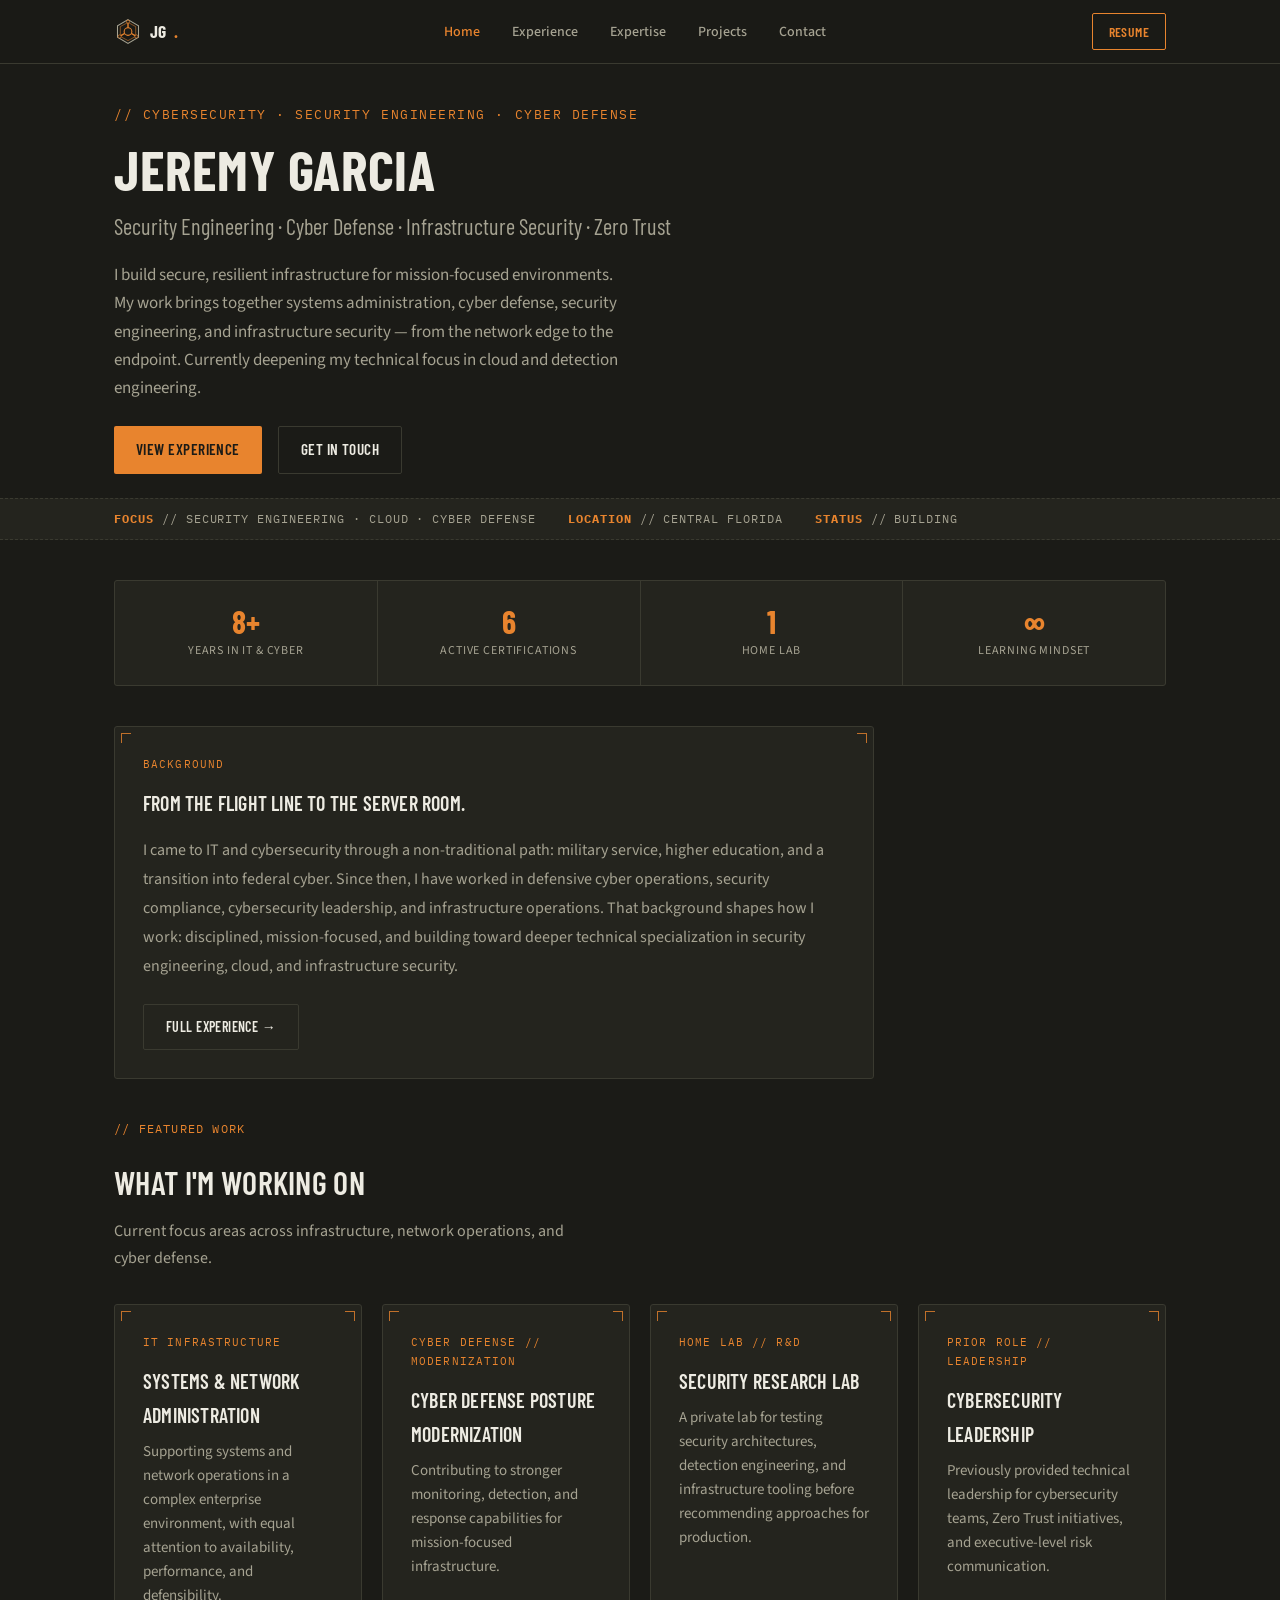
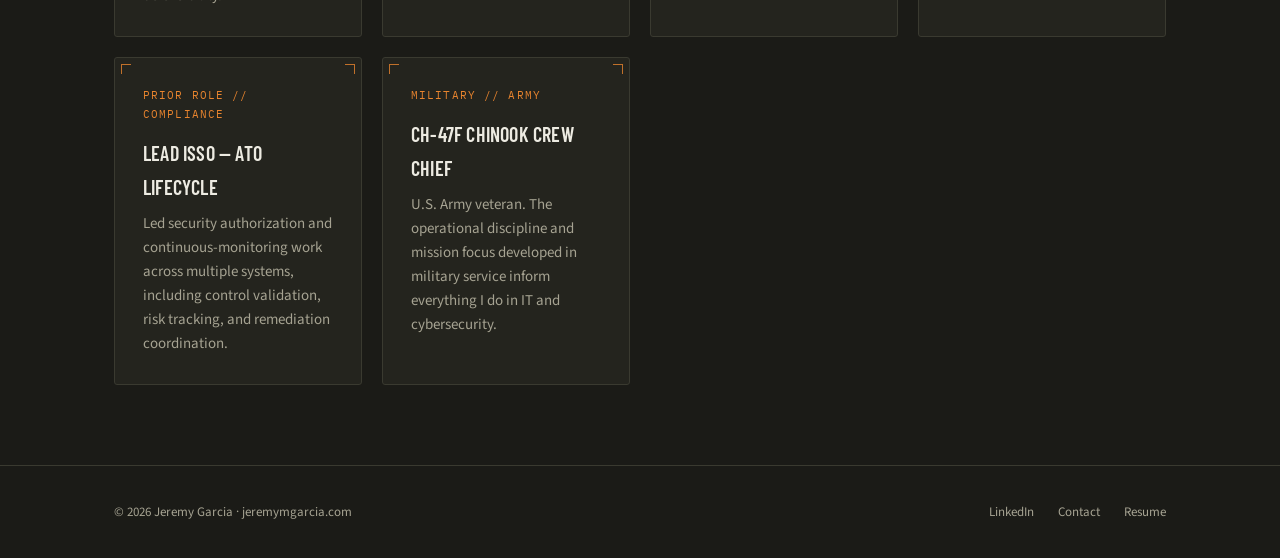
==== commit 5f27317a: "Field Manual theme implementation (rebuilt on clean history) Same content as the original WIP commit" ====
--- a/index.html
+++ b/index.html
@@ -16,7 +16,7 @@
   <meta name="twitter:description" content="Cybersecurity professional specializing in security engineering, cyber defense, infrastructure security, and Zero Trust architecture." />
   <link rel="preconnect" href="https://fonts.googleapis.com">
   <link rel="preconnect" href="https://fonts.gstatic.com" crossorigin>
-  <link href="https://fonts.googleapis.com/css2?family=Space+Grotesk:wght@300;400;500;600;700&family=Inter:wght@300;400;500;600&family=IBM+Plex+Mono:wght@400;500&display=swap" rel="stylesheet">
+  <link href="https://fonts.googleapis.com/css2?family=Barlow+Condensed:wght@500;600;700&family=Source+Sans+3:wght@400;500;600&family=IBM+Plex+Mono:wght@400;500&display=swap" rel="stylesheet">
   <link rel="stylesheet" href="assets/style.css" />
   <script type="application/ld+json">
   {
@@ -36,7 +36,7 @@
   <!-- Navigation -->
   <nav class="nav" role="navigation" aria-label="Main navigation">
     <div class="nav__inner">
-      <a href="/" class="nav__logo"><svg width="28" height="31" viewBox="0 0 40 44" xmlns="http://www.w3.org/2000/svg" aria-hidden="true" focusable="false"><polygon points="20,5 35,14 35,30 20,39 5,30 5,14" fill="none" stroke="#8A94A6" stroke-width="1.5"/><polygon points="20,9 31,15 31,29 20,35 9,29 9,15" fill="none" stroke="#E8A33D" stroke-width="0.75"/><line x1="20" y1="22" x2="20" y2="8" stroke="#E8A33D" stroke-width="2" stroke-linecap="round"/><line x1="20" y1="22" x2="32" y2="29" stroke="#E8A33D" stroke-width="2" stroke-linecap="round"/><line x1="20" y1="22" x2="8" y2="29" stroke="#E8A33D" stroke-width="2" stroke-linecap="round"/><circle cx="20" cy="8" r="2.2" fill="#0B1320" stroke="#E8A33D" stroke-width="1"/><circle cx="32" cy="29" r="2.2" fill="#0B1320" stroke="#E8A33D" stroke-width="1"/><circle cx="8" cy="29" r="2.2" fill="#0B1320" stroke="#E8A33D" stroke-width="1"/><circle cx="20" cy="22" r="5.5" fill="#0B1320" stroke="#E8A33D" stroke-width="1.5"/></svg>JG<span>.</span></a>
+      <a href="/" class="nav__logo"><svg width="28" height="31" viewBox="0 0 40 44" xmlns="http://www.w3.org/2000/svg" aria-hidden="true" focusable="false"><polygon points="20,5 35,14 35,30 20,39 5,30 5,14" fill="none" stroke="#A6A392" stroke-width="1.5"/><polygon points="20,9 31,15 31,29 20,35 9,29 9,15" fill="none" stroke="#E8842E" stroke-width="0.75"/><line x1="20" y1="22" x2="20" y2="8" stroke="#E8842E" stroke-width="2" stroke-linecap="round"/><line x1="20" y1="22" x2="32" y2="29" stroke="#E8842E" stroke-width="2" stroke-linecap="round"/><line x1="20" y1="22" x2="8" y2="29" stroke="#E8842E" stroke-width="2" stroke-linecap="round"/><circle cx="20" cy="8" r="2.2" fill="#1B1B17" stroke="#E8842E" stroke-width="1"/><circle cx="32" cy="29" r="2.2" fill="#1B1B17" stroke="#E8842E" stroke-width="1"/><circle cx="8" cy="29" r="2.2" fill="#1B1B17" stroke="#E8842E" stroke-width="1"/><circle cx="20" cy="22" r="5.5" fill="#1B1B17" stroke="#E8842E" stroke-width="1.5"/></svg>JG<span>.</span></a>
       <button class="nav__hamburger" aria-label="Toggle menu" aria-expanded="false">
         <span></span><span></span><span></span>
       </button>
--- a/assets/style.css
+++ b/assets/style.css
@@ -1,7 +1,9 @@
 /* ============================================================
    jeremymgarcia.com — Design System
-   Palette: ink navy / steel / amber accent
-   Type: Space Grotesk (display) / Inter (body) / IBM Plex Mono (labels)
+   Direction: Field Manual — charcoal-olive / amber accent,
+   condensed placard type, schematic (dashed) dividers,
+   corner-bracket cards.
+   Type: Barlow Condensed (display) / Source Sans 3 (body) / IBM Plex Mono (labels)
    ============================================================ */
 
 /* Fonts are loaded via <link> in each page's <head> (not @import here) —
@@ -10,22 +12,22 @@
 
 /* ── Tokens ─────────────────────────────────────────────── */
 :root {
-  --bg:           #0B1320;
-  --panel:        #1B2638;
-  --panel-light:  #243248;
-  --line:         #2C3A52;
-  --text:         #EDEFF2;
-  --text-secondary: #8A94A6;
-  --accent:       #E8A33D;
-  --accent-dim:   #C4872A;
-  --accent-glow:  rgba(232, 163, 61, 0.12);
-
-  --font-display: 'Space Grotesk', sans-serif;
-  --font-body:    'Inter', sans-serif;
+  --bg:           #1B1B17;
+  --panel:        #24241E;
+  --panel-light:  #2C2C24;
+  --line:         #3A3A30;
+  --text:         #EDEBE2;
+  --text-secondary: #A6A392;
+  --accent:       #E8842E;
+  --accent-dim:   #C46A1E;
+  --accent-glow:  rgba(232, 132, 46, 0.14);
+
+  --font-display: 'Barlow Condensed', sans-serif;
+  --font-body:    'Source Sans 3', sans-serif;
   --font-mono:    'IBM Plex Mono', monospace;
 
-  --radius:       4px;
-  --radius-md:    8px;
+  --radius:       2px;
+  --radius-md:    3px;
   --nav-h:        64px;
 }
 
@@ -67,6 +69,8 @@
   font-family: var(--font-display);
   font-size: clamp(1.5rem, 3vw, 2rem);
   font-weight: 600;
+  text-transform: uppercase;
+  letter-spacing: .01em;
   color: var(--text);
   margin-bottom: .5rem;
 }
@@ -85,7 +89,7 @@
   top: 0;
   z-index: 100;
   height: var(--nav-h);
-  background: rgba(11, 19, 32, .92);
+  background: rgba(27, 27, 23, .92);
   backdrop-filter: blur(12px);
   border-bottom: 1px solid var(--line);
   display: flex;
@@ -130,8 +134,11 @@
 .nav__links a.active { color: var(--accent); }
 
 .nav__resume {
-  font-size: .8125rem;
+  font-family: var(--font-display);
+  font-size: .85rem;
   font-weight: 600;
+  text-transform: uppercase;
+  letter-spacing: .03em;
   padding: 6px 16px;
   border: 1px solid var(--accent);
   border-radius: var(--radius);
@@ -184,8 +191,8 @@
 /* ── Status Line ─────────────────────────────────────────── */
 .status-line {
   background: var(--panel);
-  border-top: 1px solid var(--line);
-  border-bottom: 1px solid var(--line);
+  border-top: 1px dashed var(--line);
+  border-bottom: 1px dashed var(--line);
   padding: 10px 0;
   overflow: hidden;
 }
@@ -219,7 +226,8 @@
   font-size: clamp(2.25rem, 5vw, 3.5rem);
   font-weight: 700;
   line-height: 1.1;
-  letter-spacing: -.02em;
+  letter-spacing: .01em;
+  text-transform: uppercase;
   color: var(--text);
   margin-bottom: .5rem;
 }
@@ -251,8 +259,11 @@
   gap: .5rem;
   padding: 10px 22px;
   border-radius: var(--radius);
-  font-size: .9rem;
+  font-family: var(--font-display);
+  font-size: .95rem;
   font-weight: 600;
+  text-transform: uppercase;
+  letter-spacing: .03em;
   cursor: pointer;
   transition: all .2s;
   border: none;
@@ -303,6 +314,7 @@
 
 /* ── Cards ──────────────────────────────────────────────── */
 .card {
+  position: relative;
   background: var(--panel);
   border: 1px solid var(--line);
   border-radius: var(--radius-md);
@@ -313,6 +325,17 @@
   border-color: var(--accent);
   transform: translateY(-2px);
 }
+.card::before, .card::after {
+  content: '';
+  position: absolute;
+  width: 10px;
+  height: 10px;
+  top: 6px;
+  border-top: 1px solid var(--accent);
+  opacity: .8;
+}
+.card::before { left: 6px; border-left: 1px solid var(--accent); }
+.card::after  { right: 6px; border-right: 1px solid var(--accent); }
 .card__label {
   font-family: var(--font-mono);
   font-size: .7rem;
@@ -323,8 +346,10 @@
 }
 .card__title {
   font-family: var(--font-display);
-  font-size: 1.1rem;
+  font-size: 1.25rem;
   font-weight: 600;
+  text-transform: uppercase;
+  letter-spacing: .01em;
   margin-bottom: .5rem;
 }
 .card__body {
@@ -389,8 +414,10 @@
 }
 .timeline__role {
   font-family: var(--font-display);
-  font-size: 1.15rem;
+  font-size: 1.3rem;
   font-weight: 600;
+  text-transform: uppercase;
+  letter-spacing: .01em;
   margin-bottom: .125rem;
 }
 .timeline__org {
@@ -426,6 +453,7 @@
   gap: 1.25rem;
 }
 .cert-card {
+  position: relative;
   background: var(--panel);
   border: 1px solid var(--line);
   border-radius: var(--radius-md);
@@ -436,6 +464,17 @@
   transition: border-color .2s;
 }
 .cert-card:hover { border-color: var(--accent); }
+.cert-card::before, .cert-card::after {
+  content: '';
+  position: absolute;
+  width: 10px;
+  height: 10px;
+  top: 6px;
+  border-top: 1px solid var(--accent);
+  opacity: .8;
+}
+.cert-card::before { left: 6px; border-left: 1px solid var(--accent); }
+.cert-card::after  { right: 6px; border-right: 1px solid var(--accent); }
 .cert-card__abbr {
   font-family: var(--font-display);
   font-size: 1.5rem;
@@ -523,7 +562,7 @@
 /* ── Page header (inner pages) ──────────────────────────── */
 .page-header {
   padding: 40px 0 24px;
-  border-bottom: 1px solid var(--line);
+  border-bottom: 1px dashed var(--line);
   margin-bottom: 0;
   animation: fadeUp .5s ease both;
 }
@@ -543,8 +582,10 @@
 }
 .empty-state__title {
   font-family: var(--font-display);
-  font-size: 1.25rem;
+  font-size: 1.4rem;
   font-weight: 600;
+  text-transform: uppercase;
+  letter-spacing: .01em;
   margin-bottom: .5rem;
 }
 .empty-state__body { color: var(--text-secondary); max-width: 40ch; margin: 0 auto 1.5rem; }
@@ -580,7 +621,7 @@
 /* ── Divider ─────────────────────────────────────────────── */
 .divider {
   border: none;
-  border-top: 1px solid var(--line);
+  border-top: 1px dashed var(--line);
   margin: 1.5rem 0;
 }
 
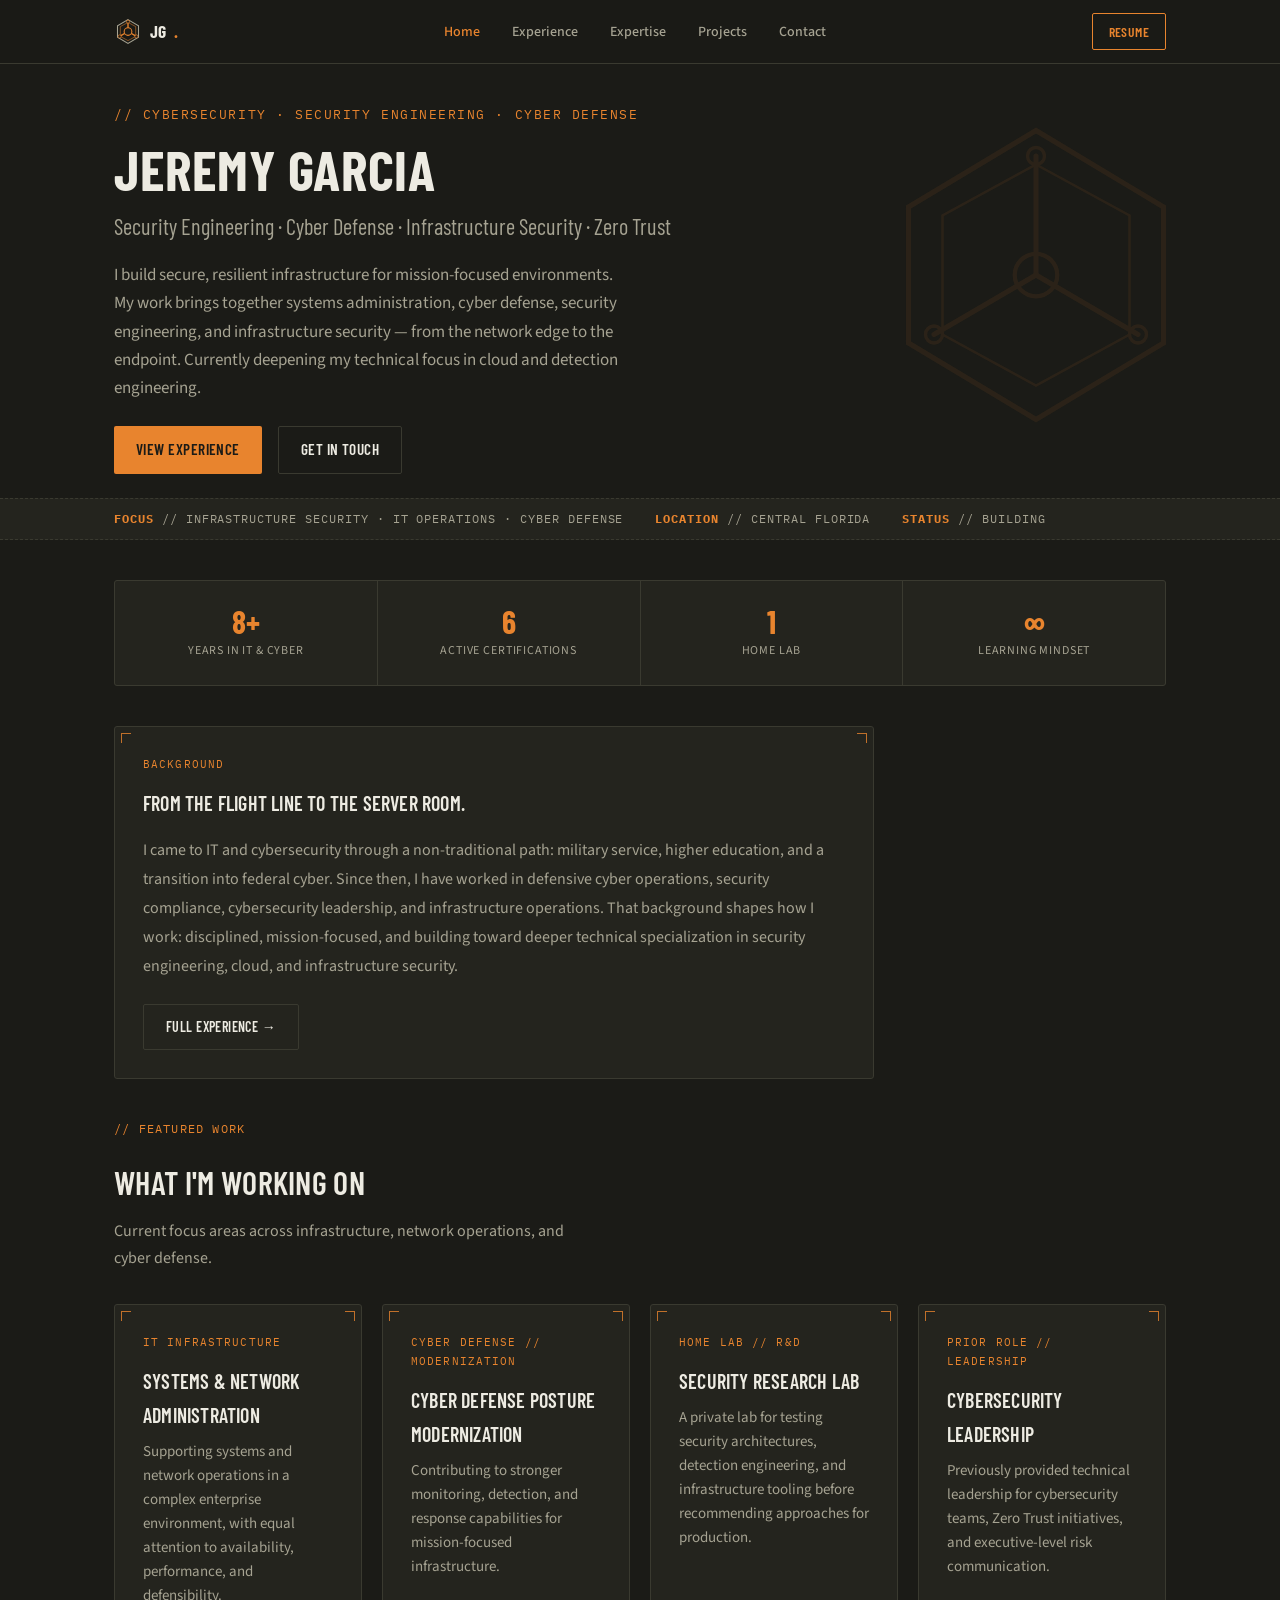
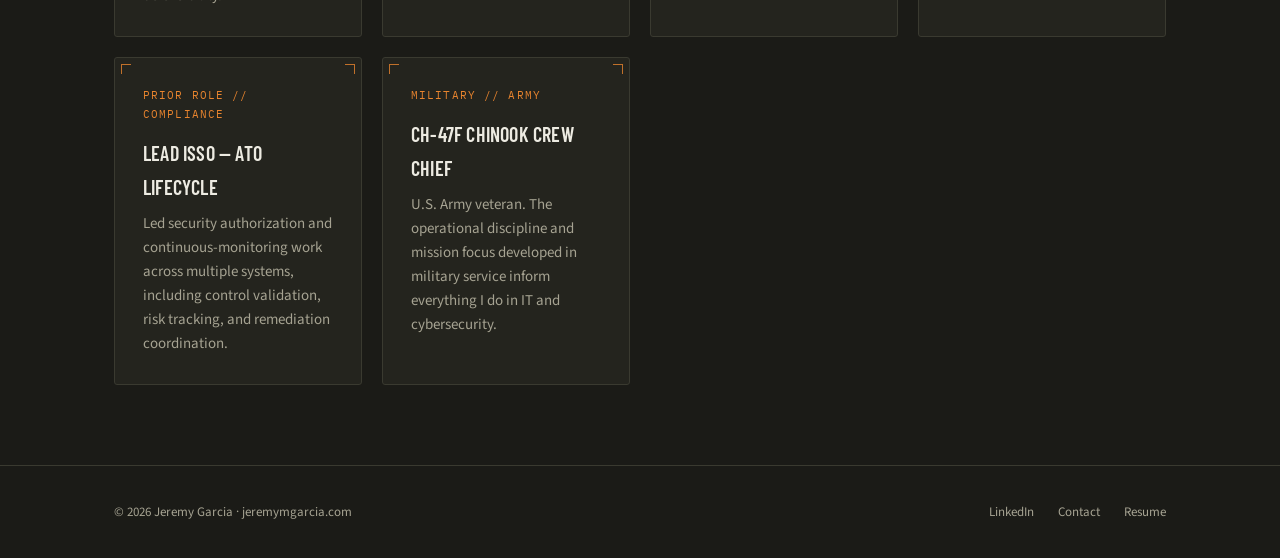
==== commit bf766d84: "Fill hero's dead space with a subtle decorative graphic; update FOCUS line - Add a low-opacity (8%) " ====
--- a/index.html
+++ b/index.html
@@ -54,6 +54,17 @@
   <!-- Hero -->
   <div class="container">
     <section class="hero">
+      <svg class="hero__decor" aria-hidden="true" viewBox="0 0 40 44" xmlns="http://www.w3.org/2000/svg">
+        <polygon points="20,5 35,14 35,30 20,39 5,30 5,14" fill="none" stroke="currentColor" stroke-width="0.6"/>
+        <polygon points="20,9 31,15 31,29 20,35 9,29 9,15" fill="none" stroke="currentColor" stroke-width="0.3"/>
+        <line x1="20" y1="22" x2="20" y2="8" stroke="currentColor" stroke-width="0.6" stroke-linecap="round"/>
+        <line x1="20" y1="22" x2="32" y2="29" stroke="currentColor" stroke-width="0.6" stroke-linecap="round"/>
+        <line x1="20" y1="22" x2="8" y2="29" stroke="currentColor" stroke-width="0.6" stroke-linecap="round"/>
+        <circle cx="20" cy="8" r="1" fill="none" stroke="currentColor" stroke-width="0.4"/>
+        <circle cx="32" cy="29" r="1" fill="none" stroke="currentColor" stroke-width="0.4"/>
+        <circle cx="8" cy="29" r="1" fill="none" stroke="currentColor" stroke-width="0.4"/>
+        <circle cx="20" cy="22" r="2.5" fill="none" stroke="currentColor" stroke-width="0.5"/>
+      </svg>
       <p class="hero__eyebrow">// Cybersecurity · Security Engineering · Cyber Defense</p>
       <h1 class="hero__name">Jeremy Garcia</h1>
       <p class="hero__title">Security Engineering · Cyber Defense · Infrastructure Security · Zero Trust</p>
@@ -74,7 +85,7 @@
   <div class="status-line">
     <div class="container">
       <div class="status-line__inner">
-        <span class="status-line__item"><strong>FOCUS</strong> // SECURITY ENGINEERING · CLOUD · CYBER DEFENSE</span>
+        <span class="status-line__item"><strong>FOCUS</strong> // INFRASTRUCTURE SECURITY · IT OPERATIONS · CYBER DEFENSE</span>
         <span class="status-line__item"><strong>LOCATION</strong> // CENTRAL FLORIDA</span>
         <span class="status-line__item"><strong>STATUS</strong> // BUILDING</span>
       </div>
--- a/assets/style.css
+++ b/assets/style.css
@@ -210,8 +210,23 @@
 
 /* ── Hero ────────────────────────────────────────────────── */
 .hero {
+  position: relative;
   padding: 40px 0 0;
   animation: fadeUp .6s ease both;
+}
+.hero__decor {
+  position: absolute;
+  z-index: -1;
+  top: 24px;
+  right: -40px;
+  width: 340px;
+  height: 374px;
+  color: var(--accent);
+  opacity: .08;
+  pointer-events: none;
+}
+@media (max-width: 1000px) {
+  .hero__decor { display: none; }
 }
 .hero__eyebrow {
   font-family: var(--font-mono);
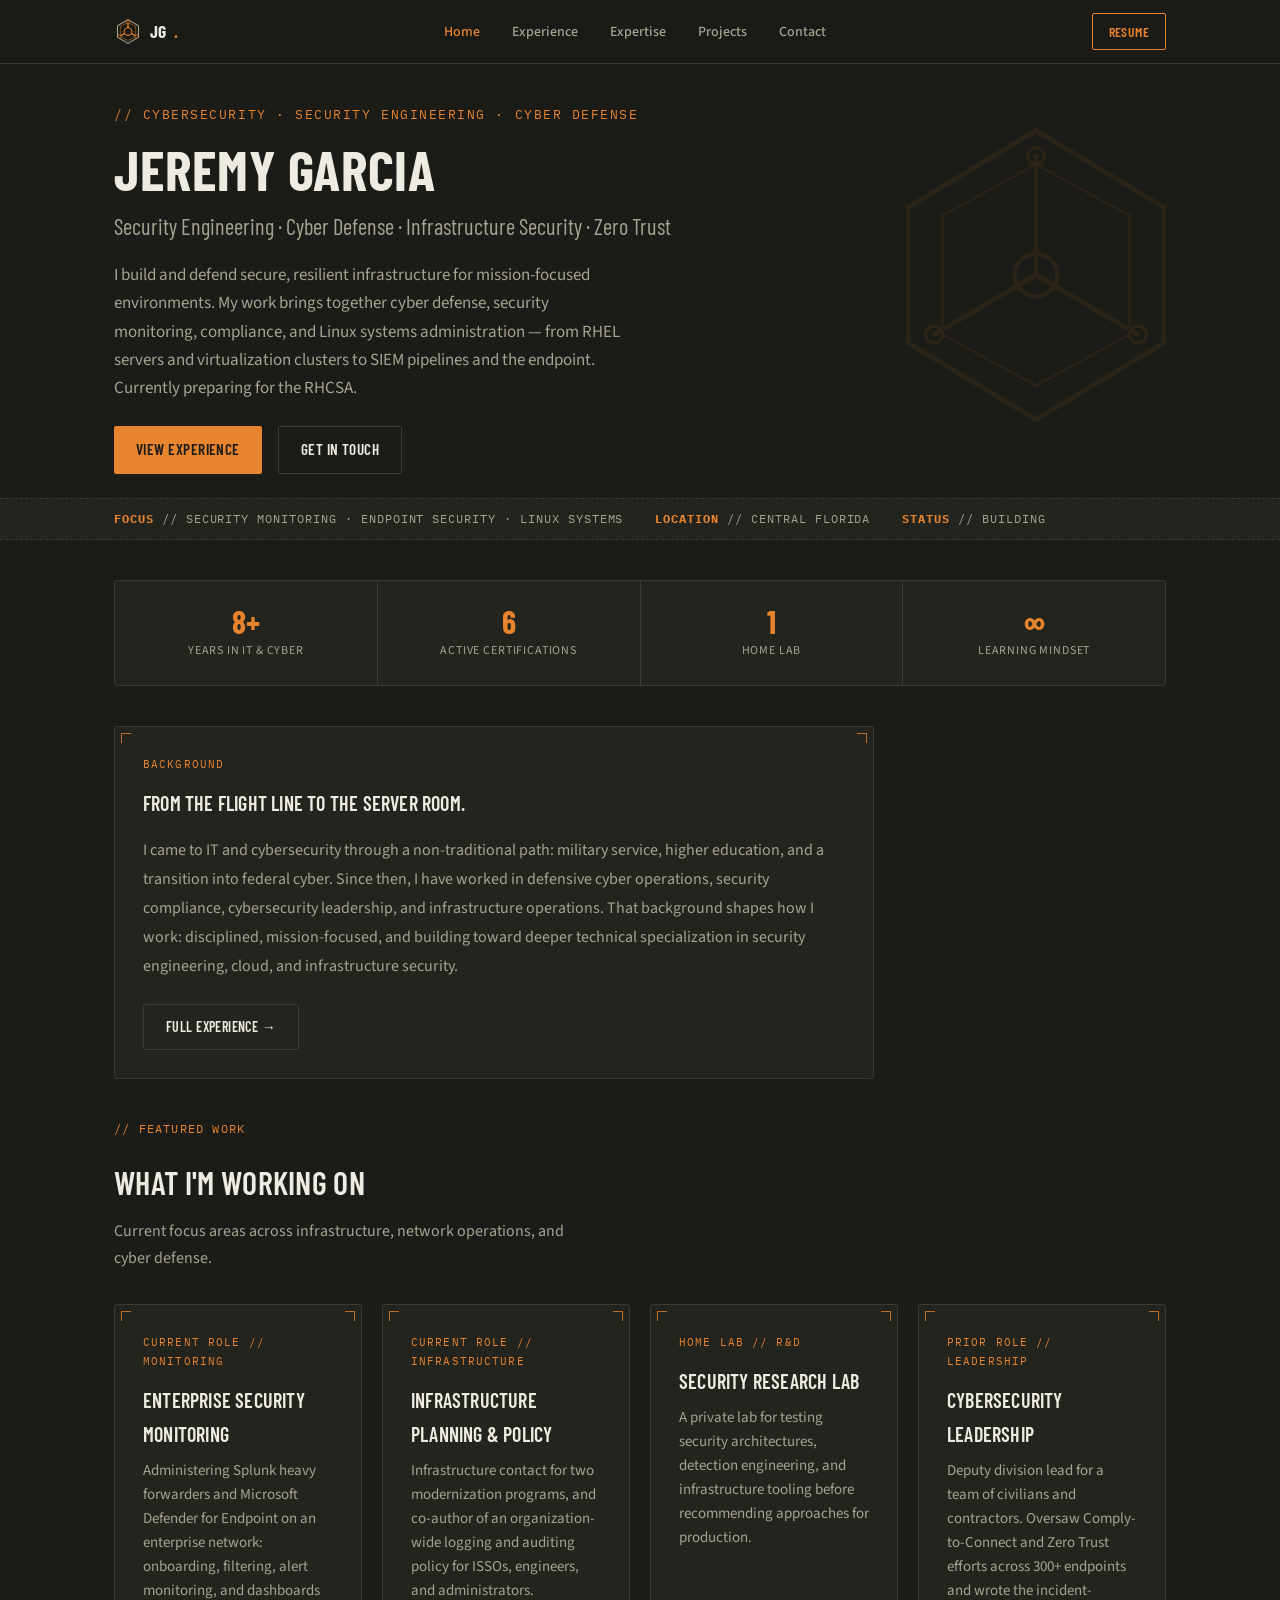
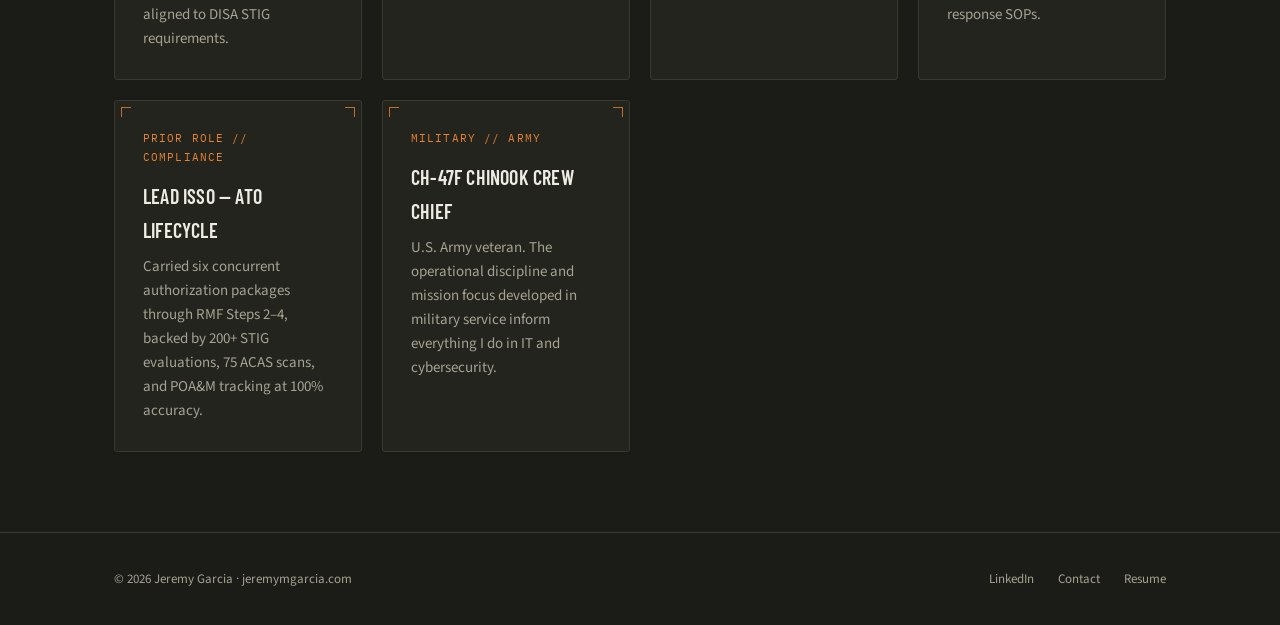
==== commit 01817cef: "v2.1.0: Refresh content from November 2026 resume Split current-employer history into separate roles" ====
--- a/index.html
+++ b/index.html
@@ -23,10 +23,10 @@
     "@context": "https://schema.org",
     "@type": "Person",
     "name": "Jeremy Garcia",
-    "jobTitle": "Systems & Network Administrator",
+    "jobTitle": "IT Specialist — Information Security & Systems Administration",
     "url": "https://jeremymgarcia.com/",
     "sameAs": ["https://linkedin.com/in/jergarcia"],
-    "knowsAbout": ["Cybersecurity", "Security Engineering", "Cyber Defense", "Zero Trust Architecture", "Network Security"],
+    "knowsAbout": ["Cybersecurity", "Cyber Defense", "Security Monitoring", "Linux Systems Administration", "Red Hat Enterprise Linux", "Splunk", "Risk Management Framework", "Zero Trust Architecture"],
     "address": { "@type": "PostalAddress", "addressRegion": "FL", "addressCountry": "US" }
   }
   </script>
@@ -69,10 +69,10 @@
       <h1 class="hero__name">Jeremy Garcia</h1>
       <p class="hero__title">Security Engineering · Cyber Defense · Infrastructure Security · Zero Trust</p>
       <p class="hero__mission">
-        I build secure, resilient infrastructure for mission-focused environments.
-        My work brings together systems administration, cyber defense, security engineering,
-        and infrastructure security — from the network edge to the endpoint. Currently
-        deepening my technical focus in cloud and detection engineering.
+        I build and defend secure, resilient infrastructure for mission-focused environments.
+        My work brings together cyber defense, security monitoring, compliance, and Linux
+        systems administration — from RHEL servers and virtualization clusters to SIEM
+        pipelines and the endpoint. Currently preparing for the RHCSA.
       </p>
       <div class="hero__ctas">
         <a href="experience.html" class="btn btn-primary">View Experience</a>
@@ -85,7 +85,7 @@
   <div class="status-line">
     <div class="container">
       <div class="status-line__inner">
-        <span class="status-line__item"><strong>FOCUS</strong> // INFRASTRUCTURE SECURITY · IT OPERATIONS · CYBER DEFENSE</span>
+        <span class="status-line__item"><strong>FOCUS</strong> // SECURITY MONITORING · ENDPOINT SECURITY · LINUX SYSTEMS</span>
         <span class="status-line__item"><strong>LOCATION</strong> // CENTRAL FLORIDA</span>
         <span class="status-line__item"><strong>STATUS</strong> // BUILDING</span>
       </div>
@@ -148,19 +148,21 @@
 
       <div class="grid-3">
         <div class="card">
-          <div class="card__label">IT Infrastructure</div>
-          <div class="card__title">Systems &amp; Network Administration</div>
-          <div class="card__body">
-            Supporting systems and network operations in a complex enterprise environment,
-            with equal attention to availability, performance, and defensibility.
-          </div>
-        </div>
-        <div class="card">
-          <div class="card__label">Cyber Defense // Modernization</div>
-          <div class="card__title">Cyber Defense Posture Modernization</div>
-          <div class="card__body">
-            Contributing to stronger monitoring, detection, and response capabilities for
-            mission-focused infrastructure.
+          <div class="card__label">Current Role // Monitoring</div>
+          <div class="card__title">Enterprise Security Monitoring</div>
+          <div class="card__body">
+            Administering Splunk heavy forwarders and Microsoft Defender for Endpoint on an
+            enterprise network: onboarding, filtering, alert monitoring, and dashboards
+            aligned to DISA STIG requirements.
+          </div>
+        </div>
+        <div class="card">
+          <div class="card__label">Current Role // Infrastructure</div>
+          <div class="card__title">Infrastructure Planning &amp; Policy</div>
+          <div class="card__body">
+            Infrastructure contact for two modernization programs, and co-author of an
+            organization-wide logging and auditing policy for ISSOs, engineers, and
+            administrators.
           </div>
         </div>
         <div class="card">
@@ -175,16 +177,17 @@
           <div class="card__label">Prior Role // Leadership</div>
           <div class="card__title">Cybersecurity Leadership</div>
           <div class="card__body">
-            Previously provided technical leadership for cybersecurity teams, Zero Trust
-            initiatives, and executive-level risk communication.
+            Deputy division lead for a team of civilians and contractors. Oversaw
+            Comply-to-Connect and Zero Trust efforts across 300+ endpoints and wrote the
+            incident-response SOPs.
           </div>
         </div>
         <div class="card">
           <div class="card__label">Prior Role // Compliance</div>
           <div class="card__title">Lead ISSO — ATO Lifecycle</div>
           <div class="card__body">
-            Led security authorization and continuous-monitoring work across multiple systems,
-            including control validation, risk tracking, and remediation coordination.
+            Carried six concurrent authorization packages through RMF Steps 2–4, backed by
+            200+ STIG evaluations, 75 ACAS scans, and POA&amp;M tracking at 100% accuracy.
           </div>
         </div>
         <div class="card">
